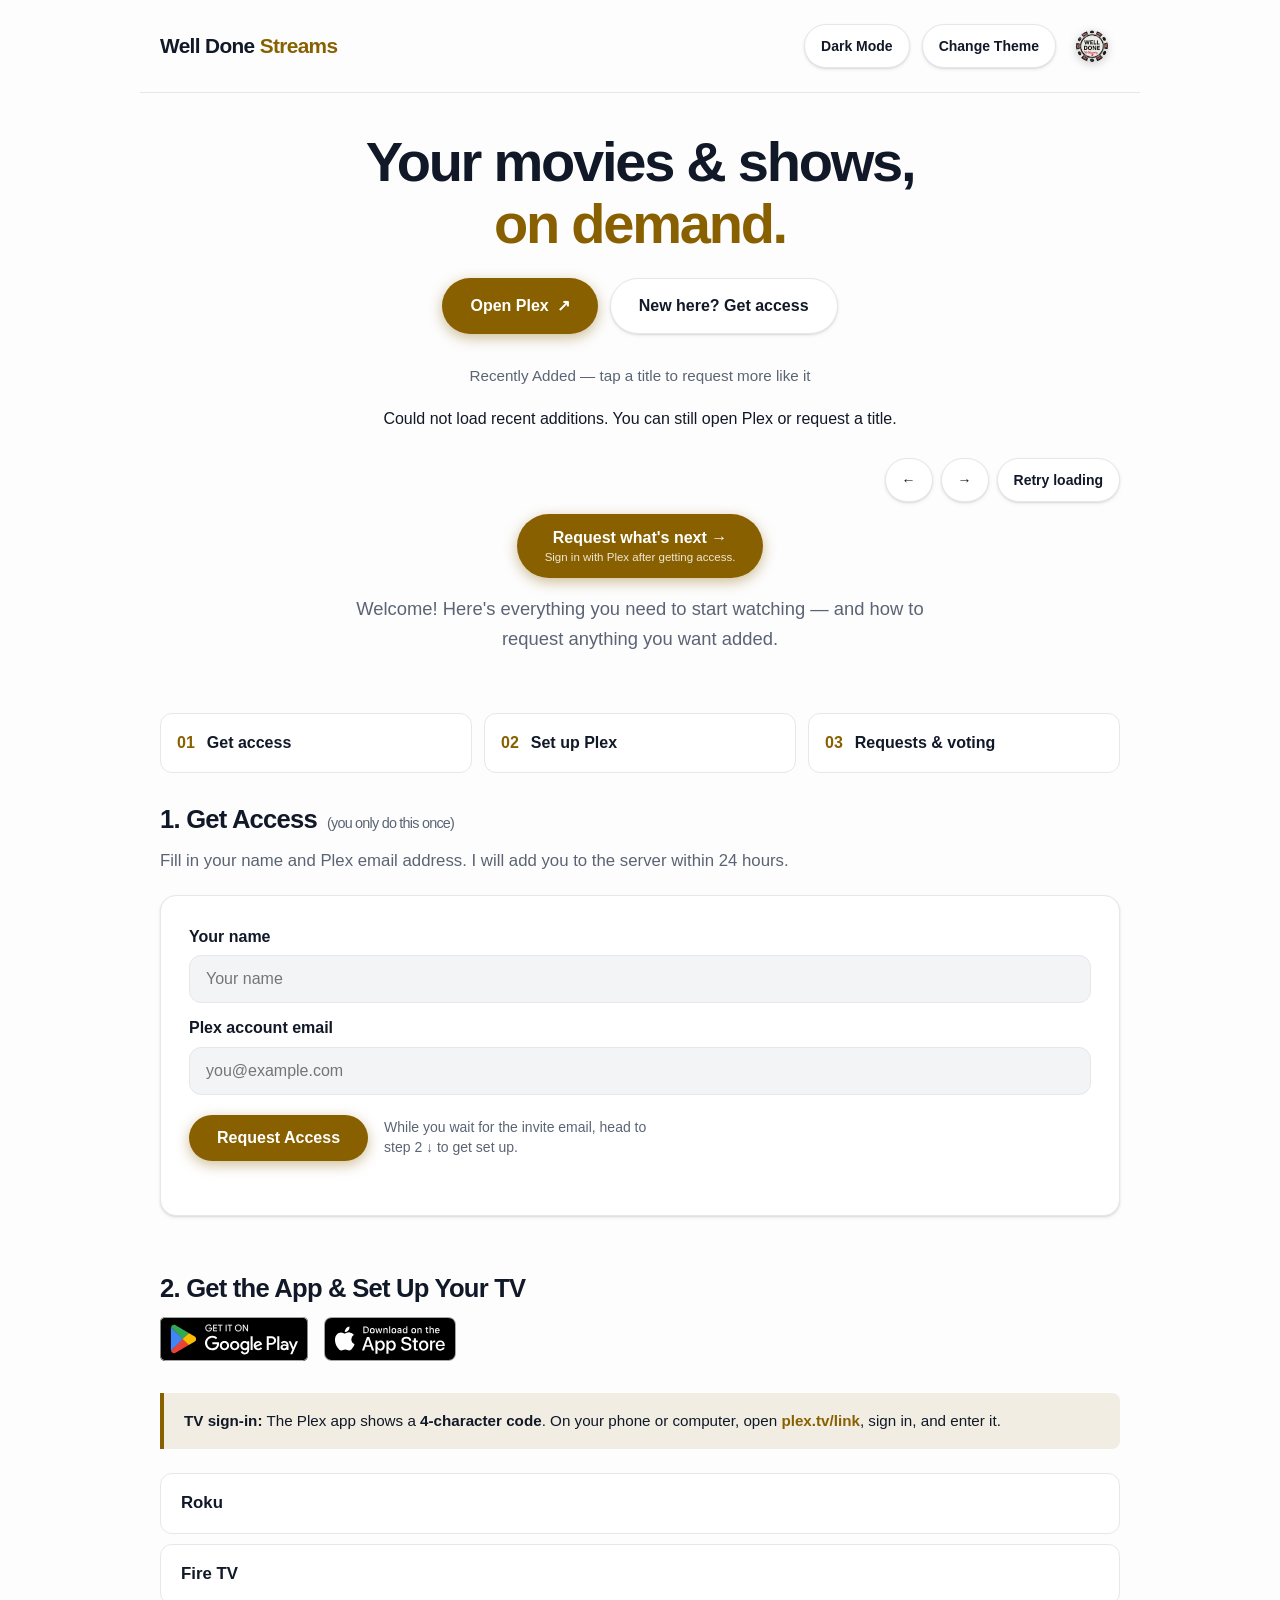
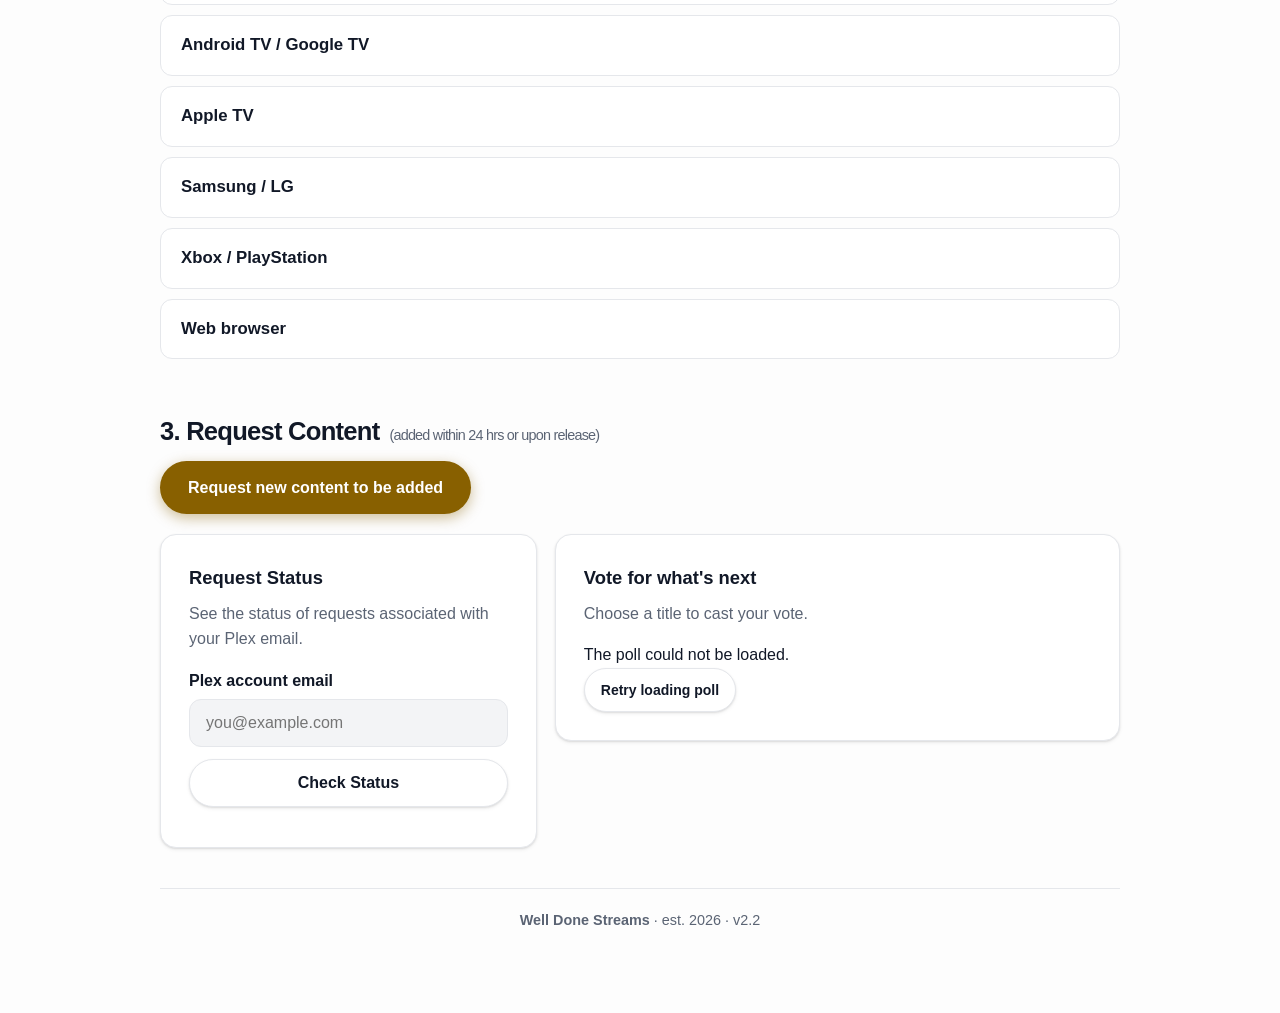
==== index.html @ 5d758ee2 "Improve landing navigation, accessibility and request resilience" ====
<!DOCTYPE html>
<html lang="en">
<head>
  <meta charset="UTF-8" />
  <meta name="viewport" content="width=device-width, initial-scale=1.0" />
  <title>Well Done Streams</title>
  <meta name="description" content="Get access to Well Done Streams, set up Plex on your device, request movies and shows, and check your requests." />
  <link rel="stylesheet" href="css/landing.css?v=20260905" />
  <style>
    :root {
      --radius: 16px;
      --shadow-sm: 0 2px 4px rgba(0,0,0,.05), 0 1px 2px rgba(0,0,0,.1);
      --shadow-md: 0 4px 12px rgba(0,0,0,.08), 0 2px 4px rgba(0,0,0,.05);
      --shadow-lg: 0 12px 24px rgba(0,0,0,.12), 0 4px 8px rgba(0,0,0,.08);
      --transition-fast: .15s ease-out;
      --transition-smooth: .3s cubic-bezier(.2,.8,.2,1);
    }

    [data-mode="light"] {
      --bg:#fdfdfd; --surface:#fff; --surface-2:#f3f4f6;
      --text:#111827; --text-dim:#6b7280; --border:#e5e7eb;
      --accent-text-on:#fff; --shadow-base:var(--shadow-sm); --shadow-hover:var(--shadow-md);
    }
    [data-mode="dark"] {
      --bg:#09090b; --surface:#18181b; --surface-2:#27272a;
      --text:#f8fafc; --text-dim:#94a3b8; --border:#334155;
      --accent-text-on:#fff; --shadow-base:0 4px 12px rgba(0,0,0,.4); --shadow-hover:0 8px 24px rgba(0,0,0,.6);
    }

    [data-palette="gold"] { --accent:#eab308; --accent-hover:#ca8a04; }
    [data-palette="emerald"] { --accent:#10b981; --accent-hover:#059669; }
    [data-palette="ocean"] { --accent:#3b82f6; --accent-hover:#2563eb; }
    [data-palette="purple"] { --accent:#8b5cf6; --accent-hover:#7c3aed; }
    [data-palette="crimson"] { --accent:#ef4444; --accent-hover:#dc2626; }
    [data-palette="rose"] { --accent:#f43f5e; --accent-hover:#e11d48; }
    [data-palette="teal"] { --accent:#14b8a6; --accent-hover:#0d9488; }
    [data-palette="slate"] { --accent:#64748b; --accent-hover:#475569; }

    * { box-sizing:border-box; margin:0; padding:0; }
    html { scroll-behavior:smooth; }
    body {
      font-family:-apple-system,BlinkMacSystemFont,"Segoe UI",Roboto,Helvetica,Arial,sans-serif;
      background:var(--bg); color:var(--text); line-height:1.6;
      transition:background var(--transition-smooth),color var(--transition-smooth);
    }
    a { color:var(--accent); text-decoration:none; font-weight:600; }
    a:hover { color:var(--accent-hover); text-decoration:underline; }

    .wrap { max-width:820px; margin:0 auto; padding:0 20px 80px; }
    .topbar { display:flex; align-items:center; justify-content:space-between; gap:10px; padding:24px 20px; max-width:820px; margin:0 auto; flex-wrap:wrap; }
    .brand { font-weight:800; font-size:1.3rem; letter-spacing:-.03em; }
    .brand span { color:var(--accent); }
    .controls { display:flex; gap:12px; align-items:center; }

    .pill,.btn {
      border-radius:999px; cursor:pointer; font-weight:700; border:none;
      display:inline-flex; align-items:center; justify-content:center; gap:8px;
      transition:all var(--transition-fast);
    }
    .pill { background:var(--surface); border:1px solid var(--border); color:var(--text); padding:8px 16px; font-size:.85rem; box-shadow:var(--shadow-sm); }
    .pill:hover { background:var(--surface-2); transform:translateY(-1px); box-shadow:var(--shadow-md); }
    .btn { background:var(--accent); color:var(--accent-text-on); font-size:1rem; padding:14px 28px; box-shadow:0 4px 14px color-mix(in srgb,var(--accent) 40%,transparent); }
    .btn:hover { background:var(--accent-hover); color:var(--accent-text-on); text-decoration:none; transform:translateY(-2px); }
    .btn.secondary { background:var(--surface); color:var(--text); border:1px solid var(--border); box-shadow:var(--shadow-base); }
    button:disabled { opacity:.6; cursor:not-allowed; transform:none!important; }

    .casino-link { display:inline-flex; align-items:center; justify-content:center; border:0; background:transparent; padding:0; margin-left:-4px; transition:transform .2s; }
    .casino-link:hover { transform:scale(1.08); text-decoration:none; }
    .casino-link img { width:104px; height:104px; border-radius:50%; object-fit:contain; filter:drop-shadow(0 2px 4px rgba(0,0,0,.2)); }

    .hero { text-align:center; padding:50px 0 24px; margin-bottom:18px; }
    .hero h1 { font-size:3rem; letter-spacing:-.04em; line-height:1.1; margin-bottom:16px; font-weight:800; }
    .hero h1 span { color:var(--accent); }
    .hero > p { font-size:1.15rem; color:var(--text-dim); max-width:600px; margin:16px auto 6px; }
    #stage1 { margin-top:0; }
    section { margin-top:56px; }
    h2 { font-size:1.6rem; font-weight:800; letter-spacing:-.03em; margin-bottom:12px; display:flex; align-items:baseline; gap:10px; }
    section > p { color:var(--text-dim); margin-bottom:20px; font-size:1.05rem; }

    .card,.widget-card { background:var(--surface); border:1px solid var(--border); border-radius:var(--radius); padding:28px; box-shadow:var(--shadow-base); transition:box-shadow var(--transition-smooth),transform var(--transition-smooth); }
    .card:hover,.widget-card:hover { box-shadow:var(--shadow-hover); transform:translateY(-2px); }
    .widget-card h3 { font-size:1.15rem; margin-bottom:8px; }
    .widget-row { display:flex; gap:18px; align-items:flex-start; flex-wrap:wrap; }

    input[type=text],input[type=email] { width:100%; padding:14px 16px; border-radius:12px; border:1px solid var(--border); background:var(--surface-2); color:var(--text); font-size:1rem; font-family:inherit; margin-bottom:12px; }
    input:focus { outline:none; border-color:var(--accent); background:var(--surface); box-shadow:0 0 0 3px color-mix(in srgb,var(--accent) 20%,transparent); }
    .form-msg { font-size:.95rem; margin-top:8px; min-height:1.2em; font-weight:500; }
    .form-msg.ok { color:#10b981; }
    .form-msg.err { color:#ef4444; }
    .s1-actions { display:flex; align-items:center; gap:16px; flex-wrap:wrap; margin-top:8px; }
    .s1-hint { font-size:.85rem; color:var(--text-dim); max-width:280px; line-height:1.4; }

    .theme-pop { position:fixed; inset:0; background:rgba(0,0,0,.6); backdrop-filter:blur(4px); display:none; align-items:center; justify-content:center; z-index:50; padding:20px; }
    .theme-pop.open { display:flex; }
    .theme-panel { background:var(--surface); border:1px solid var(--border); border-radius:24px; box-shadow:var(--shadow-lg); padding:32px; max-width:400px; width:100%; }
    .theme-panel h3 { font-size:1.3rem; margin-bottom:6px; }
    .theme-panel p { color:var(--text-dim); margin-bottom:24px; }
    .swatches { display:grid; grid-template-columns:repeat(4,1fr); gap:16px; }
    .swatch { width:100%; aspect-ratio:1; border-radius:50%; cursor:pointer; border:3px solid transparent; display:grid; place-items:center; transition:all var(--transition-fast); }
    .swatch:hover { transform:scale(1.15); }
    .swatch.active { border-color:var(--text); transform:scale(1.1); }
    .swatch.active::after { content:"✓"; color:#fff; font-weight:800; font-size:1.2rem; text-shadow:0 1px 2px rgba(0,0,0,.4); }
    .swatch-label { text-align:center; font-size:.75rem; color:var(--text-dim); margin-top:8px; }
    .swatch-wrap { display:flex; flex-direction:column; align-items:center; }
    .theme-close { margin-top:28px; width:100%; background:var(--surface-2); color:var(--text); border:1px solid var(--border); border-radius:999px; padding:14px; font-weight:700; cursor:pointer; }

    .scroll-label { font-size:.95rem; color:var(--text-dim); margin-bottom:8px; font-weight:500; }
    .recent-scroll-container { overflow-x:auto; overflow-y:hidden; -webkit-overflow-scrolling:touch; overscroll-behavior-x:contain; scrollbar-width:none; margin:8px 0 16px; cursor:grab; -webkit-mask-image:linear-gradient(to right,transparent,#000 5%,#000 95%,transparent); mask-image:linear-gradient(to right,transparent,#000 5%,#000 95%,transparent); }
    .recent-scroll-container::-webkit-scrollbar { display:none; }
    .recent-scroll-track { display:inline-flex; align-items:flex-start; gap:4px; padding:10px 0; }
    .scroll-item { display:inline-flex; flex-direction:column; align-items:center; gap:8px; padding:0 8px; color:var(--text); font-weight:600; font-size:.85rem; width:130px; text-align:center; text-decoration:none; }
    .scroll-item span { display:block; max-width:120px; line-height:1.2; }
    .scroll-poster,.scroll-poster-fallback { width:114px; height:171px; border-radius:10px; flex-shrink:0; border:2px solid transparent; }
    .scroll-poster { object-fit:cover; background:var(--border); transition:all .2s; box-shadow:var(--shadow-md); }
    .scroll-poster-fallback { background:var(--surface-2); display:inline-flex; align-items:center; justify-content:center; color:var(--text-dim); font-size:2.5rem; }
    .scroll-item:hover .scroll-poster { transform:scale(1.08) translateY(-4px); border-color:var(--accent); }
    .request-next-row { display:flex; gap:12px; justify-content:center; flex-wrap:wrap; margin:12px 0 8px; }

    .platform-grid { display:grid; grid-template-columns:1fr; gap:10px; margin:1.5rem 0; }
    .tv-guide { background:var(--surface); border:1px solid var(--border); border-radius:12px; overflow:hidden; }
    .tv-guide summary { display:flex; align-items:center; gap:.75rem; cursor:pointer; padding:1rem 1.25rem; font-weight:600; font-size:1.05rem; }
    .tv-guide p { padding:0 1.25rem 1.25rem; color:var(--text-dim); font-size:.95rem; }
    .callout { background:color-mix(in srgb,var(--accent) 10%,transparent); border-left:4px solid var(--accent); padding:1rem 1.25rem; border-radius:0 8px 8px 0; margin:1.5rem 0; font-size:.95rem; }
    .app-badges { display:flex; gap:16px; margin-bottom:24px; flex-wrap:wrap; }
    .app-badges img { height:44px; width:auto; }

    .poll-grid { display:grid; gap:16px; margin-top:16px; grid-template-columns:repeat(auto-fit,minmax(140px,1fr)); }
    .poll-choice { position:relative; border-radius:12px; overflow:hidden; cursor:pointer; aspect-ratio:2/3; background:var(--surface-2); border:2px solid transparent; box-shadow:var(--shadow-base); }
    .poll-choice img,.poll-choice .noimg { width:100%; height:100%; object-fit:cover; display:flex; align-items:center; justify-content:center; font-size:2.5rem; }
    .poll-choice.locked { cursor:default; }
    .poll-choice:not(.locked):hover { transform:translateY(-4px); border-color:var(--accent); }
    .p-title { position:absolute; inset:0 0 auto; padding:10px; z-index:3; color:#fff; font-size:.85rem; font-weight:700; text-shadow:0 1px 4px #000; background:linear-gradient(to bottom,rgba(0,0,0,.8),transparent); }
    .poll-bar { position:absolute; inset:auto 0 0; height:0; z-index:2; background:linear-gradient(to top,color-mix(in srgb,var(--accent) 90%,transparent),color-mix(in srgb,var(--accent) 40%,transparent)); transition:height 1s ease; }
    .p-pct { position:absolute; left:0; right:0; bottom:12px; z-index:3; text-align:center; font-weight:800; font-size:1.4rem; color:#fff; text-shadow:0 2px 6px #000; opacity:0; }
    .p-chose { position:absolute; left:0; right:0; bottom:0; z-index:4; text-align:center; font-size:.75rem; font-weight:800; color:#fff; background:var(--accent); padding:6px 4px; }
    .poll-results .poll-choice { opacity:.7; }
    .poll-results .poll-choice.mine { opacity:1; border-color:var(--accent); }
    .poll-results .p-pct { opacity:1; }
    .poll-results .mine .p-pct { bottom:30px; }

    footer { margin-top:40px; padding-top:20px; border-top:1px solid var(--border); }

    @media (max-width:700px) {
      .hero { padding-top:32px; margin-bottom:10px; }
      .hero h1 { font-size:2.35rem; }
      .casino-link img { width:84px; height:84px; }
      .topbar { padding-top:16px; }
      .card,.widget-card { padding:22px; }
    }
  </style>
</head>
<body data-mode="light" data-palette="gold">
  <a class="skip-link" href="#main">Skip to content</a>
  <header class="topbar">
    <div class="brand">Well Done <span>Streams</span></div>
    <div class="controls">
      <button class="pill" id="modeBtn">Dark Mode</button>
      <button class="pill" id="themeBtn" aria-haspopup="dialog">Change Theme</button>
      <a href="/casino.html" title="Casino" class="casino-link"><img src="pokerchipnew.svg" alt="Casino" onerror="this.outerHTML='<span style=\'font-size:44px\'>🪙</span>'"></a>
    </div>
  </header>

  <dialog class="theme-pop" id="themePop" aria-labelledby="theme-title">
    <div class="theme-panel">
      <h3 id="theme-title">Pick a Theme</h3>
      <p>Choose a color. It works in light and dark mode.</p>
      <div class="swatches" id="swatches"></div>
      <button class="theme-close" id="themeClose">Done</button>
    </div>
  </dialog>

  <main class="wrap" id="main" tabindex="-1">
    <div class="hero">
      <h1>Your movies &amp; shows,<br><span>on demand.</span></h1>
      <div class="hero-actions"><a class="btn" href="https://app.plex.tv" target="_blank" rel="noopener">Open Plex <span aria-hidden="true">↗</span></a><a class="btn secondary" href="#stage1">New here? Get access</a></div>
      <div class="scroll-label">Recently Added &mdash; tap a title to request more like it</div>
      <div class="recent-scroll-container" tabindex="0" role="region" aria-label="Recently added titles"><div class="recent-scroll-track" id="recent-scroll-track"><span class="scroll-item">Loading recent additions&hellip;</span></div></div>
      <div class="shelf-controls"><button class="pill" type="button" id="recent-prev" aria-label="Previous recent titles">←</button><button class="pill" type="button" id="recent-next" aria-label="Next recent titles">→</button><button class="pill" type="button" id="recent-retry" hidden>Retry loading</button></div>
      <div class="request-next-row"><a class="btn" href="https://requests.welldonestreams.com" target="_blank" rel="noopener" style="flex-direction:column;gap:2px;line-height:1.25"><span>Request what's next &rarr;</span><small style="font-weight:500;font-size:.72rem;opacity:.85">Sign in with Plex after getting access.</small></a></div>
      <p>Welcome! Here's everything you need to start watching &mdash; and how to request anything you want added.</p>
    </div>
    <nav class="setup-nav" aria-label="Setup shortcuts"><a href="#stage1">01 <span>Get access</span></a><a href="#stage2">02 <span>Set up Plex</span></a><a href="#stage3">03 <span>Requests &amp; voting</span></a></nav>
    <p id="preview-notice" class="callout" hidden>Preview only. Sample posters and votes are shown; no requests or votes will be sent.</p>
    <noscript><p class="callout">Enable JavaScript to request access and check requests. The Plex and device setup links still work.</p></noscript>

    <section id="stage1">
      <h2>1. Get Access <small style="font-weight:500;color:var(--text-dim);font-size:.9rem">(you only do this once)</small></h2>
      <p>Fill in your name and Plex email address. I will add you to the server within 24 hours.</p>
      <div class="card"><form id="accessForm"><label for="name">Your name</label><input type="text" id="name" name="name" autocomplete="name" maxlength="100" placeholder="Your name" required><label for="email">Plex account email</label><input type="email" id="email" name="email" autocomplete="email" maxlength="254" placeholder="you@example.com" required><div class="s1-actions"><button class="btn" type="submit">Request Access</button><span class="s1-hint">While you wait for the invite email, head to step 2 &darr; to get set up.</span></div><div class="form-msg" id="formMsg" role="status" aria-live="polite"></div></form></div>
    </section>

    <section id="stage2">
      <h2>2. Get the App &amp; Set Up Your TV</h2>
      <div class="app-badges"><a href="https://play.google.com/store/apps/details?id=com.plexapp.android" target="_blank" rel="noopener"><img src="GetItOnGooglePlay_Badge_Web_color_English.svg" alt="Get it on Google Play" onerror="this.style.display='none'"></a><a href="https://apps.apple.com/app/id383457673" target="_blank" rel="noopener"><img src="Download_on_the_App_Store_Badge_US-UK_RGB_blk_092917.svg" alt="Download on the App Store" onerror="this.style.display='none'"></a></div>
      <div class="callout"><strong>TV sign-in:</strong> The Plex app shows a <strong>4-character code</strong>. On your phone or computer, open <a href="https://plex.tv/link" target="_blank" rel="noopener">plex.tv/link</a>, sign in, and enter it.</div>
      <div class="platform-grid">
        <details class="tv-guide"><summary>Roku</summary><p>Home &rarr; Streaming Channels &rarr; Search &rarr; Plex &rarr; Add Channel. Launch and enter the code at plex.tv/link.</p></details>
        <details class="tv-guide"><summary>Fire TV</summary><p>Find &rarr; Search &rarr; Plex &rarr; Download. Launch and enter the code at plex.tv/link.</p></details>
        <details class="tv-guide"><summary>Android TV / Google TV</summary><p>Install Plex from Google Play, then scan the QR code or enter the link code.</p></details>
        <details class="tv-guide"><summary>Apple TV</summary><p>Install Plex from the App Store, launch it, and enter the displayed link code.</p></details>
        <details class="tv-guide"><summary>Samsung / LG</summary><p>Install Plex from the TV's app store. Older sets may need a streaming stick.</p></details>
        <details class="tv-guide"><summary>Xbox / PlayStation</summary><p>Install Plex from the console store, launch it, and enter the displayed link code.</p></details>
        <details class="tv-guide"><summary>Web browser</summary><p>Open <a href="https://app.plex.tv" target="_blank" rel="noopener">app.plex.tv</a> and sign in.</p></details>
      </div>
    </section>

    <section id="stage3">
      <h2>3. Request Content <small style="font-weight:500;color:var(--text-dim);font-size:.9rem">(added within 24 hrs or upon release)</small></h2>
      <p><a class="btn" href="https://requests.welldonestreams.com" target="_blank" rel="noopener">Request new content to be added</a></p>
      <div class="widget-row">
        <div class="widget-card status-card"><h3>Request Status</h3><p>See the status of requests associated with your Plex email.</p><form id="status-form"><label for="status-email">Plex account email</label><input type="email" id="status-email" autocomplete="email" maxlength="254" placeholder="you@example.com" required><button class="btn secondary" id="status-lookup" type="submit">Check Status</button></form><div id="status-result" role="status" aria-live="polite"></div></div>
        <div class="widget-card poll-card"><h3>Vote for what's next</h3><p>Choose a title to cast your vote.</p><div id="poll-options"></div><div id="poll-message" role="status" aria-live="polite"></div><button class="pill" type="button" id="poll-retry" hidden>Retry loading poll</button></div>
      </div>
    </section>

    <footer><p style="text-align:center;color:var(--text-dim);font-size:.9rem;font-weight:500"><a href="/admin.html" style="color:inherit" title="Admin">Well Done Streams</a> &middot; est. 2026 &middot; v2.2</p></footer>
  </main>

<script>
  const IS_PREVIEW = ['localhost','127.0.0.1','[::1]'].includes(location.hostname) || new URLSearchParams(location.search).get('preview') === '1';
  const API = '/api';
  const MOCK_RECENT = [
    {title:'Dune: Part Two',poster:'https://image.tmdb.org/t/p/w200/1pdfLvkbY9ohJlCjQH2TDpiB8.jpg'},
    {title:'Civil War',poster:'https://image.tmdb.org/t/p/w200/sh7Rg8Er3tFcN9BpKIPOMvALgZd.jpg'},
    {title:'Fallout',poster:'https://image.tmdb.org/t/p/w200/8c5VdOaT9q9fE0gG9f1Wb4gCqGv.jpg'},
    {title:'Shogun',poster:'https://image.tmdb.org/t/p/w200/7O4iVfOMQmdCSxhOg1WNzG1AEVT.jpg'},
    {title:'Godzilla x Kong',poster:'https://image.tmdb.org/t/p/w200/tMefBSflR6PGQLvLuPEHZnutpAm.jpg'},
    {title:'The Bear',poster:'https://image.tmdb.org/t/p/w200/bOruQ9xH3n9eJd9pIubK1qX42s8.jpg'}
  ];
  const MOCK_POLL = {version:'2',options:[{name:'Deadpool & Wolverine',poster:'https://image.tmdb.org/t/p/w200/8cdWjvZQUExUUTzyp4t6EDMubfO.jpg'},{name:'Inside Out 2',poster:'https://image.tmdb.org/t/p/w200/vpnVM9B6NMmQpWeZvzRxMgG32f.jpg'},{name:'A Quiet Place: Day One',poster:'https://image.tmdb.org/t/p/w200/yrpPYKijwdMvUTJeqxLqmHQ14K.jpg'}],counts:{'Deadpool & Wolverine':58,'Inside Out 2':41,'A Quiet Place: Day One':22}};
  const escapeHtml = value => String(value).replace(/[&<>"']/g,c=>({'&':'&amp;','<':'&lt;','>':'&gt;','"':'&quot;',"'":'&#39;'}[c]));

  // Bound reads and writes; never retry a POST automatically (it may have succeeded).
  async function requestJSON(path, options = {}) {
    const controller = new AbortController();
    const timer = setTimeout(() => controller.abort(), 12000);
    try {
      const response = await fetch(API + path, {...options, signal:controller.signal, cache:'no-store'});
      const type = response.headers.get('content-type') || '';
      // Existing Worker writes return plain text; JSON reads must reject Pages HTML fallbacks.
      if (options.method === 'POST' && response.ok && type.includes('text/plain')) return {message:await response.text()};
      if (!type.includes('application/json')) throw new Error('The service is temporarily unavailable. Please try again.');
      const data = await response.json();
      if (!response.ok) throw new Error(typeof data.error === 'string' ? data.error : 'The request could not be completed. Please try again.');
      return data;
    } catch (error) {
      if (error.name === 'AbortError') throw new Error('This is taking too long. Please check the result before trying again.');
      throw error;
    } finally { clearTimeout(timer); }
  }
  function safePoster(value) {
    try { const url = new URL(value); return url.protocol === 'https:' ? url.href : ''; } catch { return ''; }
  }
  document.getElementById('preview-notice').hidden = !IS_PREVIEW;

  const palettes=[['gold','Gold','#eab308'],['emerald','Emerald','#10b981'],['ocean','Ocean','#3b82f6'],['purple','Purple','#8b5cf6'],['crimson','Crimson','#ef4444'],['rose','Rose','#f43f5e'],['teal','Teal','#14b8a6'],['slate','Slate','#64748b']];
  const body=document.body,modeBtn=document.getElementById('modeBtn'),themePop=document.getElementById('themePop'),swatches=document.getElementById('swatches');
  const saveState=()=>{try{localStorage.setItem('wds-mode',body.dataset.mode);localStorage.setItem('wds-palette',body.dataset.palette)}catch{}};
  function setMode(mode){body.dataset.mode=mode==='dark'?'dark':'light';modeBtn.textContent=body.dataset.mode==='dark'?'Light Mode':'Dark Mode';modeBtn.setAttribute('aria-pressed',String(body.dataset.mode==='dark'));saveState()}
  function setPalette(palette){body.dataset.palette=palettes.some(p=>p[0]===palette)?palette:'gold';document.querySelectorAll('.swatch').forEach(s=>{const selected=s.dataset.pal===body.dataset.palette;s.classList.toggle('active',selected);s.setAttribute('aria-pressed',String(selected))});saveState()}
  palettes.forEach(([id,name,color])=>{const wrap=document.createElement('div');wrap.className='swatch-wrap';const sw=document.createElement('div');sw.className='swatch';sw.style.background=color;sw.dataset.pal=id;sw.tabIndex=0;sw.setAttribute('role','button');sw.setAttribute('aria-label',name+' theme');const choose=()=>setPalette(id);sw.addEventListener('click',choose);sw.addEventListener('keydown',e=>{if(e.key==='Enter'||e.key===' '){e.preventDefault();choose()}});const label=document.createElement('div');label.className='swatch-label';label.textContent=name;wrap.append(sw,label);swatches.append(wrap)});
  let savedMode='light',savedPalette='gold';try{savedMode=localStorage.getItem('wds-mode')||(matchMedia('(prefers-color-scheme:dark)').matches?'dark':'light');savedPalette=localStorage.getItem('wds-palette')||'gold'}catch{}
  setMode(savedMode);setPalette(savedPalette);
  modeBtn.addEventListener('click',()=>setMode(body.dataset.mode==='dark'?'light':'dark'));
  document.getElementById('themeBtn').addEventListener('click',()=>themePop.showModal());
  document.getElementById('themeClose').addEventListener('click',()=>themePop.close());
  themePop.addEventListener('click',e=>{if(e.target===themePop)themePop.close()});
  themePop.addEventListener('close',()=>document.getElementById('themeBtn').focus());

  document.getElementById('accessForm').addEventListener('submit',async e=>{
    e.preventDefault();const form=e.currentTarget,msg=document.getElementById('formMsg'),btn=form.querySelector('button[type=submit]');const name=document.getElementById('name').value.trim(),email=document.getElementById('email').value.trim();
    if(btn.disabled)return;
    if(!name||!email){msg.className='form-msg err';msg.textContent='Please fill in both fields.';return}
    btn.disabled=true;btn.textContent='Sending...';msg.textContent='';
    try{if(IS_PREVIEW){msg.className='form-msg';msg.textContent='Preview only — no request was sent.';return}const result=await requestJSON('/submit',{method:'POST',headers:{'Content-Type':'application/json'},body:JSON.stringify({name,email})});msg.className='form-msg ok';msg.textContent='Got it! '+(result.message||'Look for your Plex invite email within 24 hours.');form.reset()}
    catch(err){msg.className='form-msg err';msg.textContent=err.message+' Your details are still here.'}
    finally{btn.disabled=false;btn.textContent='Request Access'}
  });

  // A user-controlled shelf: no perpetual timer, duplicate links, or motion to fight.
  const shelf=document.querySelector('.recent-scroll-container');
  for(const [id,direction] of [['recent-prev',-1],['recent-next',1]]) {
    document.getElementById(id).addEventListener('click',()=>shelf.scrollBy({left:direction*shelf.clientWidth*.8,behavior:matchMedia('(prefers-reduced-motion:reduce)').matches?'auto':'smooth'}));
  }
  let recentLoading=false;
  async function initRecentScroll(){
    if(recentLoading)return;
    recentLoading=true;
    const track=document.getElementById('recent-scroll-track'),retry=document.getElementById('recent-retry');
    retry.hidden=true;track.textContent='Loading recent additions…';
    try {
      const items=IS_PREVIEW?MOCK_RECENT:await requestJSON('/recent');
      if(!Array.isArray(items))throw new Error('Recent additions are temporarily unavailable.');
      const valid=items.filter(item=>item&&typeof item.title==='string');
      if(!valid.length){track.textContent='Nothing new right now — check back soon.';return}
      track.innerHTML=valid.map(item=>{
        const url=safePoster(item.poster);
        const poster=url?`<img class="scroll-poster" src="${escapeHtml(url)}" alt="" width="114" height="171" loading="lazy" decoding="async" onerror="this.style.display='none';this.nextElementSibling.style.display='inline-flex'"><span class="scroll-poster-fallback" style="display:none">🎬</span>`:'<span class="scroll-poster-fallback">🎬</span>';
        return `<a class="scroll-item" href="https://requests.welldonestreams.com/search?query=${encodeURIComponent(item.title)}" target="_blank" rel="noopener">${poster}<span>${escapeHtml(item.title)}</span></a>`;
      }).join('');
    } catch {track.textContent='Could not load recent additions. You can still open Plex or request a title.';retry.hidden=false}
    finally{recentLoading=false}
  }
  document.getElementById('recent-retry').addEventListener('click',initRecentScroll);

  let voted=false,myPick=null;
  const readVote=v=>{try{const prefix='pollvote_v'+v+'=';const cookie=document.cookie.split(';').map(x=>x.trim()).find(x=>x.startsWith(prefix));return cookie?decodeURIComponent(cookie.slice(prefix.length)):null}catch{return null}};
  let pollLoading=false,votePending=false;
  async function loadPoll(){
    if(pollLoading)return;
    pollLoading=true;
    const container=document.getElementById('poll-options'),msg=document.getElementById('poll-message'),retry=document.getElementById('poll-retry');
    retry.hidden=true;
    try {
      const data=IS_PREVIEW?MOCK_POLL:await requestJSON('/poll');
      if(!data||!Array.isArray(data.options))throw new Error('Poll unavailable.');
      const options=data.options.filter(opt=>typeof opt==='string'||(opt&&typeof opt.name==='string'));
      if(!options.length){container.textContent='No poll active right now.';return}
      const version=data.version||'0',counts=data.counts||{};
      const count=name=>Math.max(0,Number(counts[name])||0);
      const total=options.reduce((sum,opt)=>sum+count(typeof opt==='string'?opt:opt.name),0);
      myPick=readVote(version);voted=!!myPick;
      container.className='poll-grid'+(voted?' poll-results':'');
      container.innerHTML=options.map(opt=>{
        const name=typeof opt==='string'?opt:opt.name,poster=safePoster(opt.poster),pct=total?Math.round(count(name)/total*100):0,mine=myPick===name;
        return `<button type="button" class="poll-choice${mine?' mine':''}${voted?' locked':''}" data-option="${escapeHtml(name)}" data-pct="${pct}" aria-label="${escapeHtml(voted?name+': '+pct+'%'+(mine?', your vote':''):'Vote for '+name)}" ${voted?'disabled':''}><span class="p-title">${escapeHtml(name)}</span>${poster?`<img src="${escapeHtml(poster)}" alt="" loading="lazy" onerror="this.style.display='none'">`:'<span class="noimg" aria-hidden="true">🎬</span>'}<span class="poll-bar"></span><span class="p-pct">${pct}%</span>${mine?'<span class="p-chose">✓ You chose</span>':''}</button>`;
      }).join('');
      if(voted){requestAnimationFrame(()=>requestAnimationFrame(()=>container.querySelectorAll('.poll-choice').forEach(el=>el.querySelector('.poll-bar').style.height=el.dataset.pct+'%')));return}
      container.querySelectorAll('.poll-choice').forEach(el=>el.addEventListener('click',async()=>{
        if(votePending)return;
        if(IS_PREVIEW){msg.textContent='Preview only — no vote was sent.';return}
        votePending=true;container.querySelectorAll('button').forEach(b=>b.disabled=true);msg.textContent='Saving your vote…';
        try{await requestJSON('/vote',{method:'POST',headers:{'Content-Type':'application/json'},body:JSON.stringify({option:el.dataset.option})});msg.className='form-msg ok';msg.textContent='Thanks for voting!';await loadPoll()}
        catch(err){msg.className='form-msg err';msg.textContent=err.message;retry.hidden=false}
        finally{votePending=false;/* On an uncertain write, reload before enabling another vote. */}
      }));
    }catch{container.textContent='The poll could not be loaded.';retry.hidden=false}
    finally{pollLoading=false}
  }
  document.getElementById('poll-retry').addEventListener('click',loadPoll);

  document.getElementById('status-form').addEventListener('submit',async e=>{
    e.preventDefault();const button=document.getElementById('status-lookup'),email=document.getElementById('status-email').value.trim(),result=document.getElementById('status-result');
    if(button.disabled)return;
    button.disabled=true;button.textContent='Checking…';result.textContent='Checking…';
    try{if(IS_PREVIEW){result.textContent='Preview only — request lookup is available on the live site.';return}const data=await requestJSON('/request-status?email='+encodeURIComponent(email));if(!Array.isArray(data.requests))throw new Error('Request status is temporarily unavailable.');result.innerHTML=data.requests.length?data.requests.map(r=>`<div>${escapeHtml(r.title)} — <strong>${escapeHtml(r.status)}</strong></div>`).join(''):'No requests found for that email.'}
    catch(err){result.textContent=err.message}
    finally{button.disabled=false;button.textContent='Check Status'}
  });

  initRecentScroll();loadPoll();
</script>
</body>
</html>
---- css/landing.css ----
/* Landing-page refinements only: do not change the separate casino design. */
body[data-mode] { --text-dim:#5b6474; }
body[data-mode="dark"] { --text-dim:#a9b3c4; color-scheme:dark; }
body[data-mode="light"] { color-scheme:light; }
body[data-mode="light"][data-palette="gold"] { --accent:#886000; --accent-hover:#694a00; }
body[data-mode="light"][data-palette="emerald"] { --accent:#047857; --accent-hover:#065f46; }
body[data-mode="light"][data-palette="ocean"] { --accent:#1d4ed8; --accent-hover:#1e40af; }
body[data-mode="light"][data-palette="purple"] { --accent:#6d28d9; --accent-hover:#5b21b6; }
body[data-mode="light"][data-palette="crimson"] { --accent:#b91c1c; --accent-hover:#991b1b; }
body[data-mode="light"][data-palette="rose"] { --accent:#be123c; --accent-hover:#9f1239; }
body[data-mode="light"][data-palette="teal"] { --accent:#0f766e; --accent-hover:#115e59; }
body[data-mode="light"][data-palette="slate"] { --accent:#475569; --accent-hover:#334155; }
body[data-mode="dark"] { --accent-text-on:#101216; }
body[data-mode="dark"][data-palette="purple"] { --accent:#b69aff; --accent-hover:#c9b4ff; }
body[data-mode="dark"][data-palette="slate"] { --accent:#b2c0d1; --accent-hover:#cbd5e1; }
body[data-mode="dark"][data-palette="ocean"] { --accent:#80b5ff; --accent-hover:#a0c7ff; }
body[data-mode="dark"][data-palette="crimson"] { --accent:#ff8b8b; --accent-hover:#ffaaaa; }
body[data-mode="dark"][data-palette="rose"] { --accent:#ff8da8; --accent-hover:#ffadc0; }
[hidden] { display:none !important; }
.skip-link { position:fixed; top:8px; left:12px; transform:translateY(-150%); z-index:100; background:var(--surface); padding:12px 20px; border:2px solid var(--accent); border-radius:8px; }
.skip-link:focus { transform:none; }
:focus-visible { outline:3px solid var(--accent); outline-offset:4px; }
body .wrap, body .topbar { max-width:1000px; }
body .topbar { border-bottom:1px solid var(--border); padding-block:18px; }
body .casino-link img { width:56px; height:56px; }
body .hero { padding-top:38px; }
body .hero h1 { font-size:clamp(2rem,6vw,3.5rem); }
.hero-actions { display:flex; flex-wrap:wrap; justify-content:center; gap:12px; margin:24px 0 30px; }
.setup-nav { display:grid; grid-template-columns:repeat(3,minmax(0,1fr)); gap:12px; margin:30px 0; }
.setup-nav a { display:flex; gap:12px; align-items:center; padding:16px; border:1px solid var(--border); border-radius:12px; background:var(--surface); font-variant-numeric:tabular-nums; }
.setup-nav span { color:var(--text); }
body section { scroll-margin-top:24px; }
body h2 { flex-wrap:wrap; line-height:1.3; }
body .card:hover, body .widget-card:hover { transform:none; }
label { display:block; font-weight:600; margin:0 0 6px; }
body .pill,body summary,body .theme-close { min-height:44px; }
body .pill { font-size:.875rem; }
body .swatch-label,body .s1-hint { font-size:.875rem; }
body .form-msg.ok { color:#047857; }
body .form-msg.err { color:#b91c1c; }
body[data-mode="dark"] .form-msg.ok { color:#6ee7b7; }
body[data-mode="dark"] .form-msg.err { color:#fda4af; }
body .widget-row { display:grid; grid-template-columns:minmax(0,1fr) minmax(0,1.5fr); align-items:start; }
.widget-card { min-width:0; }
.widget-card > p { color:var(--text-dim); margin-bottom:16px; }
.status-card button { width:100%; }
#status-result { margin-top:12px; overflow-wrap:anywhere; }
body .poll-choice { font:inherit; color:var(--text); text-align:left; padding:0; width:100%; }
body .poll-choice:disabled { opacity:1; }
body .poll-choice .p-chose { color:var(--accent-text-on); }
body .p-title { background:linear-gradient(#000e,#0009); }
body .recent-scroll-container { scrollbar-width:thin; scroll-snap-type:x proximity; }
body .recent-scroll-container::-webkit-scrollbar { display:block; height:6px; }
.scroll-item { scroll-snap-align:start; }
.shelf-controls { display:flex; justify-content:flex-end; gap:8px; }
body dialog.theme-pop { inset:0; margin:auto; width:min(440px,calc(100% - 32px)); height:fit-content; max-height:90dvh; padding:0; border:0; border-radius:24px; background:var(--surface); color:var(--text); overflow:auto; }
body dialog.theme-pop[open] { display:block; }
dialog::backdrop { background:#0009; backdrop-filter:blur(4px); }
body .theme-panel { max-width:none; }
@media(max-width:700px) {
  body .widget-row { grid-template-columns:minmax(0,1fr); }
  .setup-nav { grid-template-columns:1fr; gap:8px; }
  body .topbar { gap:16px; }
  body .controls { gap:8px; flex-wrap:wrap; }
  body .card,body .widget-card { padding:20px; }
  body .wrap { padding-inline:16px; }
  body .hero-actions .btn { flex:1 1 220px; }
  body .btn { max-width:100%; white-space:normal; }
}
@media(prefers-reduced-motion:reduce) {
  html { scroll-behavior:auto !important; }
  *,*::before,*::after { animation:none !important; transition:none !important; scroll-behavior:auto !important; }
}
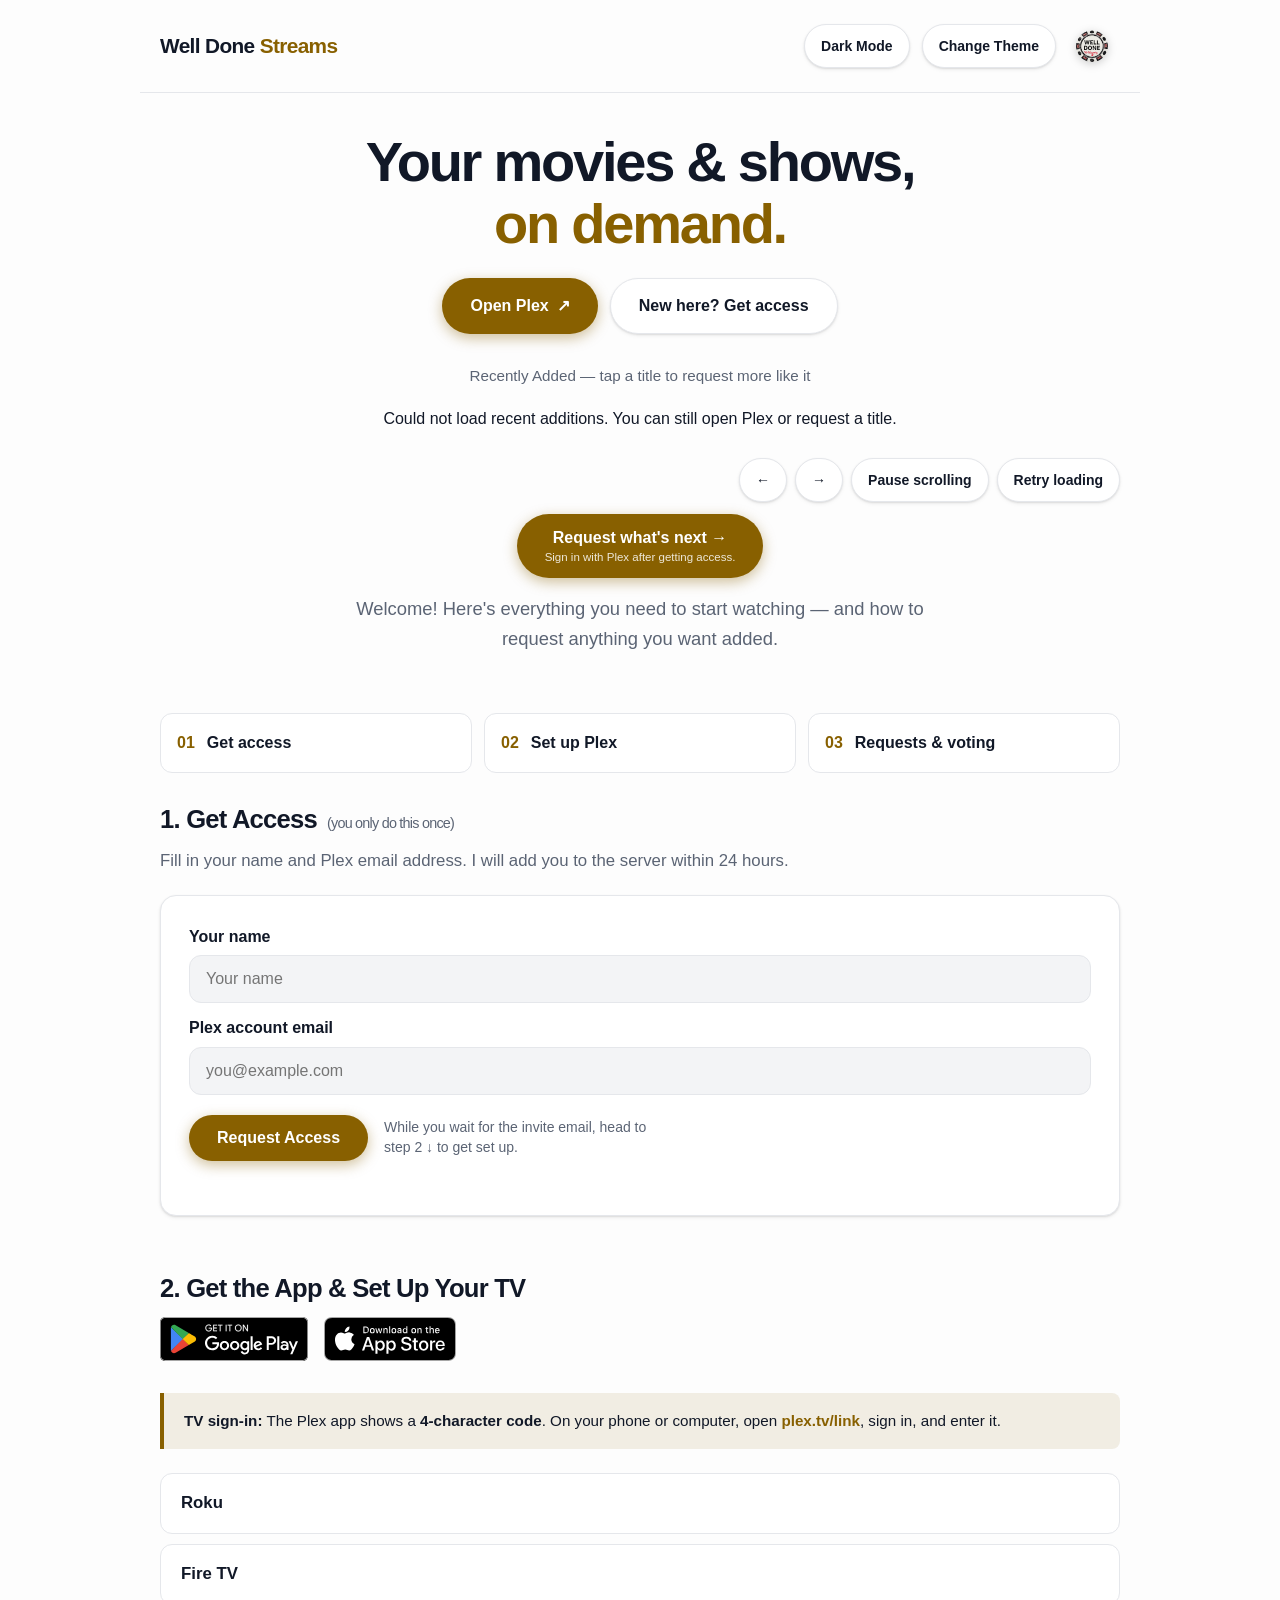
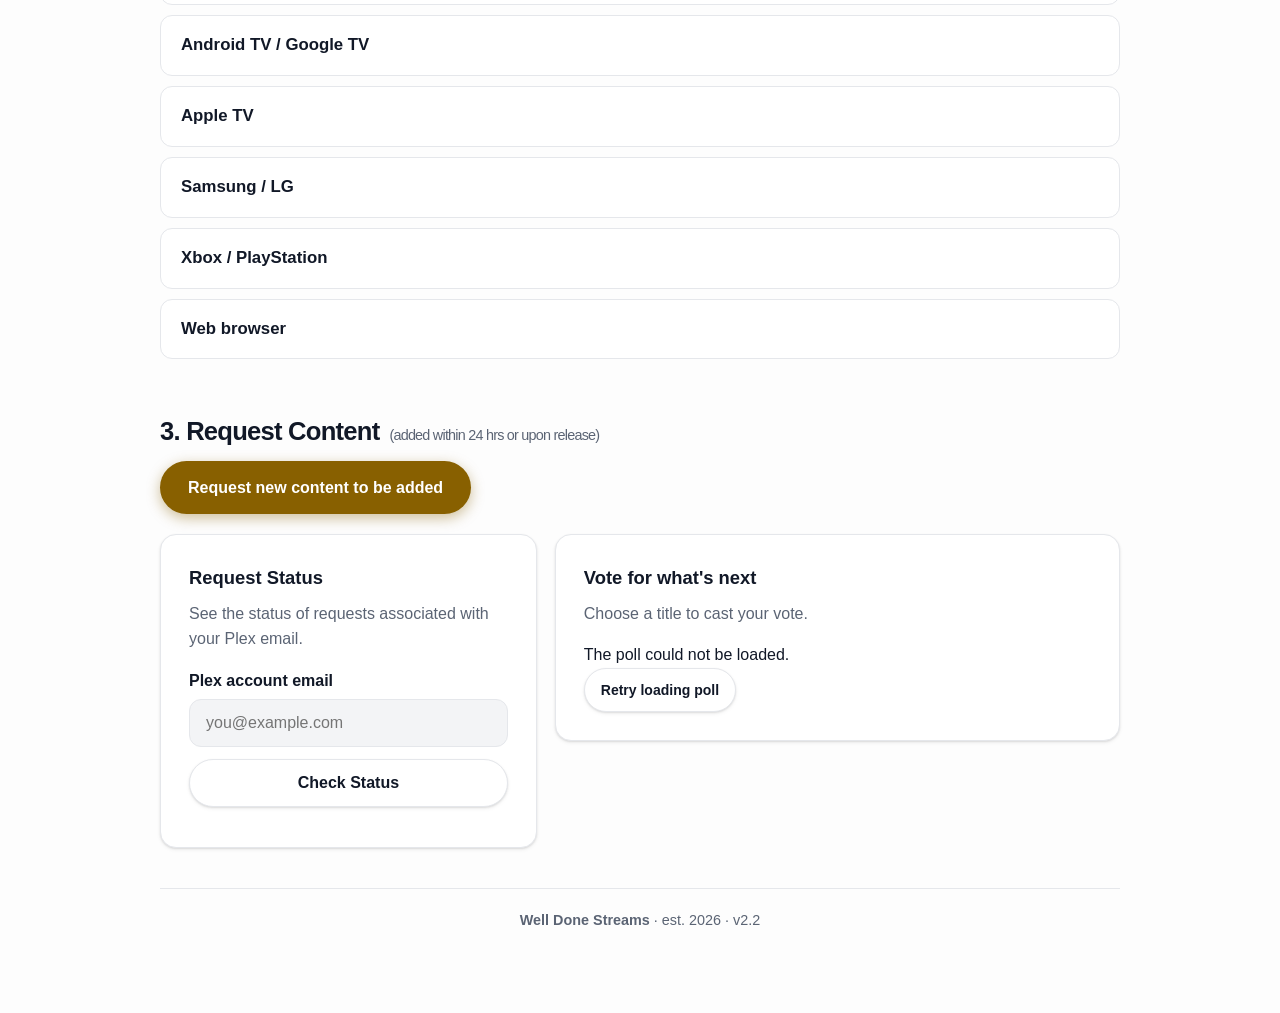
==== commit 15a1f0f1: "Restore continuous recent-title scrolling with pause controls" ====
--- a/index.html
+++ b/index.html
@@ -5,7 +5,7 @@
   <meta name="viewport" content="width=device-width, initial-scale=1.0" />
   <title>Well Done Streams</title>
   <meta name="description" content="Get access to Well Done Streams, set up Plex on your device, request movies and shows, and check your requests." />
-  <link rel="stylesheet" href="css/landing.css?v=20260905" />
+  <link rel="stylesheet" href="css/landing.css?v=20260905-scroll" />
   <style>
     :root {
       --radius: 16px;
@@ -175,7 +175,7 @@
       <div class="hero-actions"><a class="btn" href="https://app.plex.tv" target="_blank" rel="noopener">Open Plex <span aria-hidden="true">↗</span></a><a class="btn secondary" href="#stage1">New here? Get access</a></div>
       <div class="scroll-label">Recently Added &mdash; tap a title to request more like it</div>
       <div class="recent-scroll-container" tabindex="0" role="region" aria-label="Recently added titles"><div class="recent-scroll-track" id="recent-scroll-track"><span class="scroll-item">Loading recent additions&hellip;</span></div></div>
-      <div class="shelf-controls"><button class="pill" type="button" id="recent-prev" aria-label="Previous recent titles">←</button><button class="pill" type="button" id="recent-next" aria-label="Next recent titles">→</button><button class="pill" type="button" id="recent-retry" hidden>Retry loading</button></div>
+      <div class="shelf-controls"><button class="pill" type="button" id="recent-prev" aria-label="Previous recent titles">←</button><button class="pill" type="button" id="recent-next" aria-label="Next recent titles">→</button><button class="pill" type="button" id="recent-pause" aria-pressed="false">Pause scrolling</button><button class="pill" type="button" id="recent-retry" hidden>Retry loading</button></div>
       <div class="request-next-row"><a class="btn" href="https://requests.welldonestreams.com" target="_blank" rel="noopener" style="flex-direction:column;gap:2px;line-height:1.25"><span>Request what's next &rarr;</span><small style="font-weight:500;font-size:.72rem;opacity:.85">Sign in with Plex after getting access.</small></a></div>
       <p>Welcome! Here's everything you need to start watching &mdash; and how to request anything you want added.</p>
     </div>
@@ -277,15 +277,64 @@
     finally{btn.disabled=false;btn.textContent='Request Access'}
   });
 
-  // A user-controlled shelf: no perpetual timer, duplicate links, or motion to fight.
+  // Continuous motion, but no animation work while paused, hidden or off screen.
   const shelf=document.querySelector('.recent-scroll-container');
+  const motionPreference=matchMedia('(prefers-reduced-motion:reduce)');
+  const pauseButton=document.getElementById('recent-pause');
+  const pauses=new Set();
+  let shelfFrame=0,lastFrame=0,shelfCycle=0,shelfPosition=0,resumeShelfTimer=0;
+  let manuallyPaused=motionPreference.matches;
+  function scrollPosition(position,elapsed,cycle){return cycle>0?(position+Math.min(elapsed,50)*.032)%cycle:position}
+  function updateShelfMotion(){
+    cancelAnimationFrame(shelfFrame);shelfFrame=0;lastFrame=0;
+    pauseButton.textContent=manuallyPaused?'Resume scrolling':'Pause scrolling';
+    pauseButton.setAttribute('aria-pressed',String(manuallyPaused));
+    if(!manuallyPaused&&!document.hidden&&!pauses.size&&shelfCycle){shelfPosition=shelf.scrollLeft;shelfFrame=requestAnimationFrame(animateShelf)}
+  }
+  function animateShelf(now){
+    if(lastFrame){shelfPosition=scrollPosition(shelfPosition,now-lastFrame,shelfCycle);shelf.scrollLeft=shelfPosition}
+    lastFrame=now;shelfFrame=requestAnimationFrame(animateShelf);
+  }
+  function setShelfPause(reason,paused){paused?pauses.add(reason):pauses.delete(reason);updateShelfMotion()}
+  function pauseForInteraction(){
+    setShelfPause('interaction',true);clearTimeout(resumeShelfTimer);
+    resumeShelfTimer=setTimeout(()=>setShelfPause('interaction',false),2500);
+  }
+  function prepareShelf(){
+    const track=document.getElementById('recent-scroll-track');
+    track.querySelectorAll('[data-loop-copy]').forEach(el=>el.remove());
+    shelfCycle=0;
+    const originals=[...track.querySelectorAll('a.scroll-item')];
+    if(originals.length&&track.scrollWidth>shelf.clientWidth){
+      for(const item of originals){const copy=item.cloneNode(true);copy.dataset.loopCopy='true';copy.setAttribute('aria-hidden','true');copy.tabIndex=-1;track.append(copy)}
+      shelfCycle=track.querySelector('[data-loop-copy]').offsetLeft-originals[0].offsetLeft;
+      shelf.scrollLeft=shelf.scrollLeft%shelfCycle;
+    }
+    updateShelfMotion();
+  }
+  pauseButton.addEventListener('click',()=>{manuallyPaused=!manuallyPaused;updateShelfMotion()});
+  motionPreference.addEventListener('change',e=>{manuallyPaused=e.matches;updateShelfMotion()});
+  shelf.addEventListener('pointerenter',e=>{if(e.pointerType==='mouse')setShelfPause('hover',true)});
+  shelf.addEventListener('pointerleave',()=>setShelfPause('hover',false));
+  shelf.addEventListener('focusin',()=>setShelfPause('focus',true));
+  shelf.addEventListener('focusout',e=>{if(!shelf.contains(e.relatedTarget))setShelfPause('focus',false)});
+  shelf.addEventListener('pointerdown',()=>setShelfPause('touch',true));
+  window.addEventListener('pointerup',()=>{if(pauses.has('touch')){pauseForInteraction();setShelfPause('touch',false)}});
+  window.addEventListener('pointercancel',()=>setShelfPause('touch',false));
+  shelf.addEventListener('wheel',pauseForInteraction,{passive:true});
+  document.addEventListener('visibilitychange',updateShelfMotion);
+  window.addEventListener('pagehide',()=>{setShelfPause('page',true);clearTimeout(resumeShelfTimer);pauses.delete('interaction');pauses.delete('touch')});
+  window.addEventListener('pageshow',()=>setShelfPause('page',false));
+  if('IntersectionObserver' in window)new IntersectionObserver(entries=>setShelfPause('offscreen',!entries[0].isIntersecting)).observe(shelf);
+  if('ResizeObserver' in window)new ResizeObserver(prepareShelf).observe(shelf);
   for(const [id,direction] of [['recent-prev',-1],['recent-next',1]]) {
-    document.getElementById(id).addEventListener('click',()=>shelf.scrollBy({left:direction*shelf.clientWidth*.8,behavior:matchMedia('(prefers-reduced-motion:reduce)').matches?'auto':'smooth'}));
+    document.getElementById(id).addEventListener('click',()=>{pauseForInteraction();shelf.scrollBy({left:direction*shelf.clientWidth*.8,behavior:motionPreference.matches?'auto':'smooth'})});
   }
   let recentLoading=false;
   async function initRecentScroll(){
     if(recentLoading)return;
     recentLoading=true;
+    shelfCycle=0;updateShelfMotion();
     const track=document.getElementById('recent-scroll-track'),retry=document.getElementById('recent-retry');
     retry.hidden=true;track.textContent='Loading recent additions…';
     try {
@@ -298,6 +347,7 @@
         const poster=url?`<img class="scroll-poster" src="${escapeHtml(url)}" alt="" width="114" height="171" loading="lazy" decoding="async" onerror="this.style.display='none';this.nextElementSibling.style.display='inline-flex'"><span class="scroll-poster-fallback" style="display:none">🎬</span>`:'<span class="scroll-poster-fallback">🎬</span>';
         return `<a class="scroll-item" href="https://requests.welldonestreams.com/search?query=${encodeURIComponent(item.title)}" target="_blank" rel="noopener">${poster}<span>${escapeHtml(item.title)}</span></a>`;
       }).join('');
+      requestAnimationFrame(prepareShelf);
     } catch {track.textContent='Could not load recent additions. You can still open Plex or request a title.';retry.hidden=false}
     finally{recentLoading=false}
   }
--- a/css/landing.css
+++ b/css/landing.css
@@ -49,7 +49,7 @@
 body .poll-choice:disabled { opacity:1; }
 body .poll-choice .p-chose { color:var(--accent-text-on); }
 body .p-title { background:linear-gradient(#000e,#0009); }
-body .recent-scroll-container { scrollbar-width:thin; scroll-snap-type:x proximity; }
+body .recent-scroll-container { scrollbar-width:thin; scroll-behavior:auto; }
 body .recent-scroll-container::-webkit-scrollbar { display:block; height:6px; }
 .scroll-item { scroll-snap-align:start; }
 .shelf-controls { display:flex; justify-content:flex-end; gap:8px; }
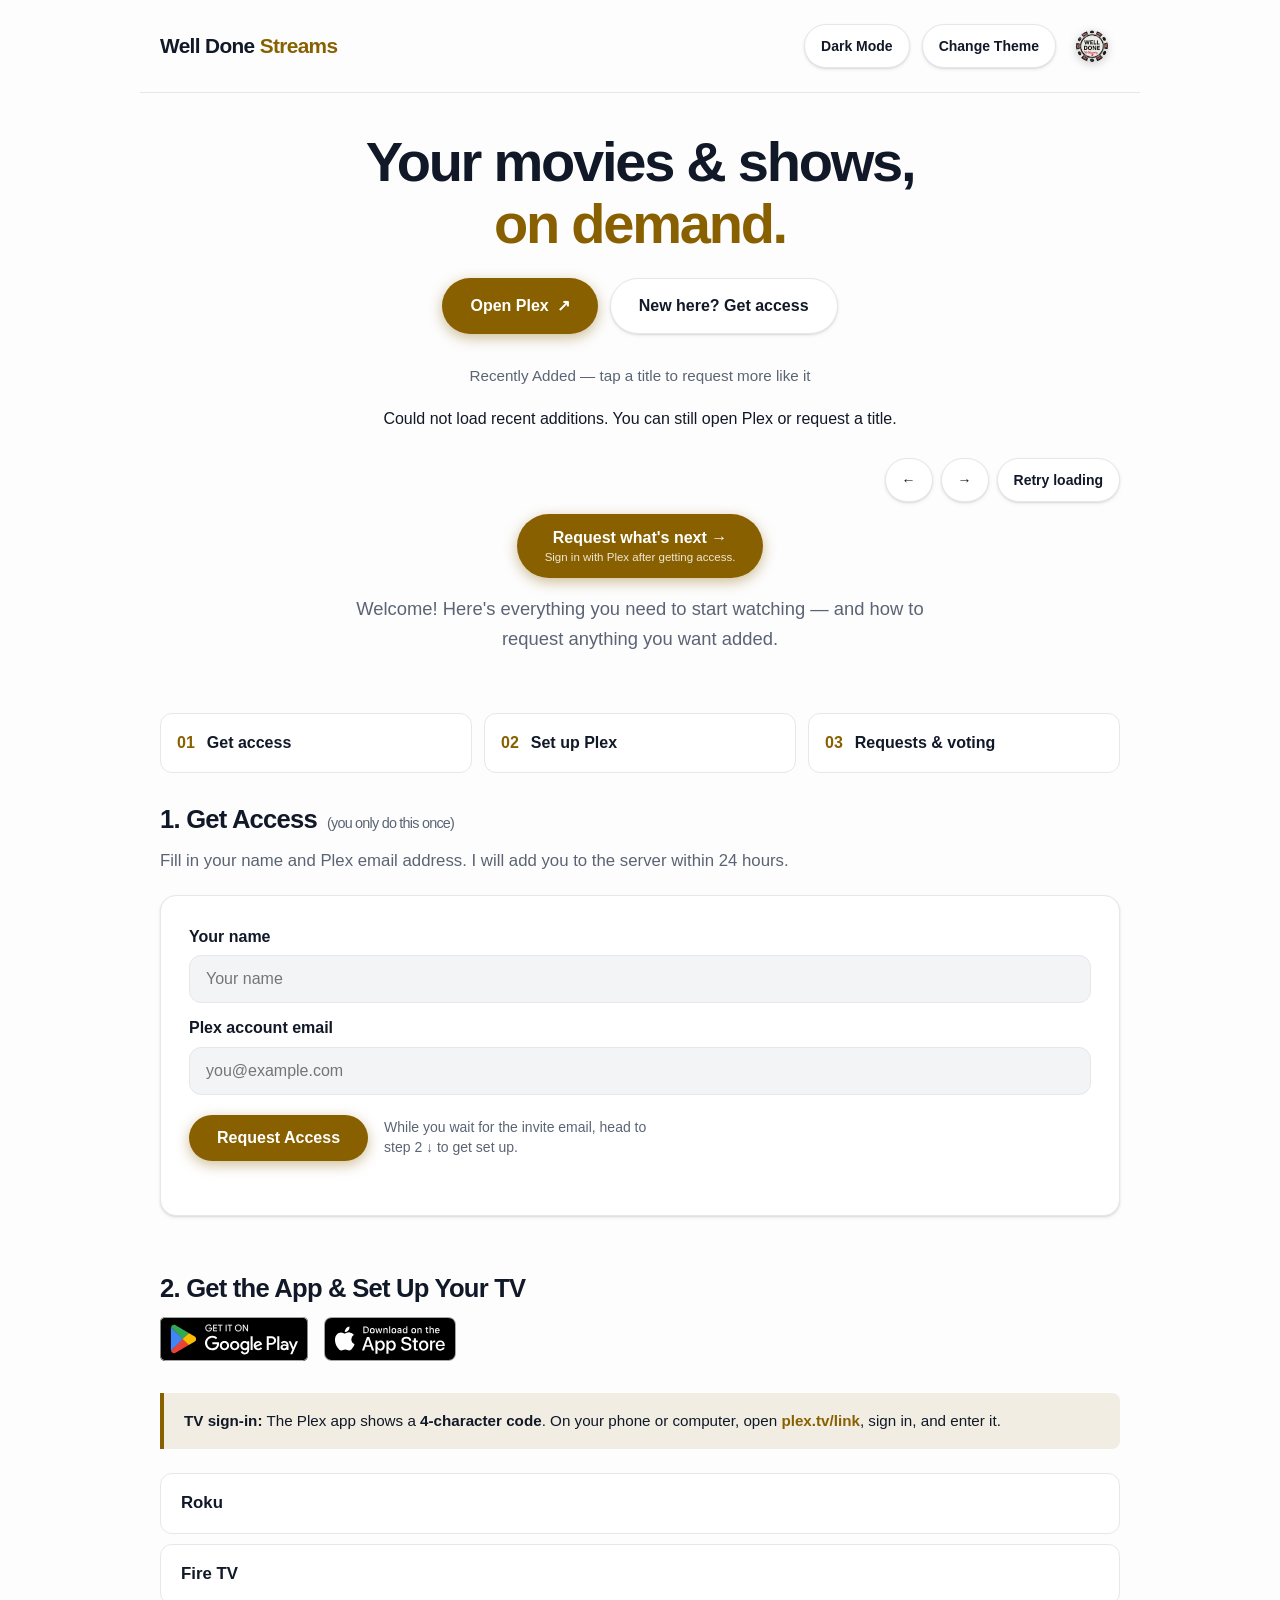
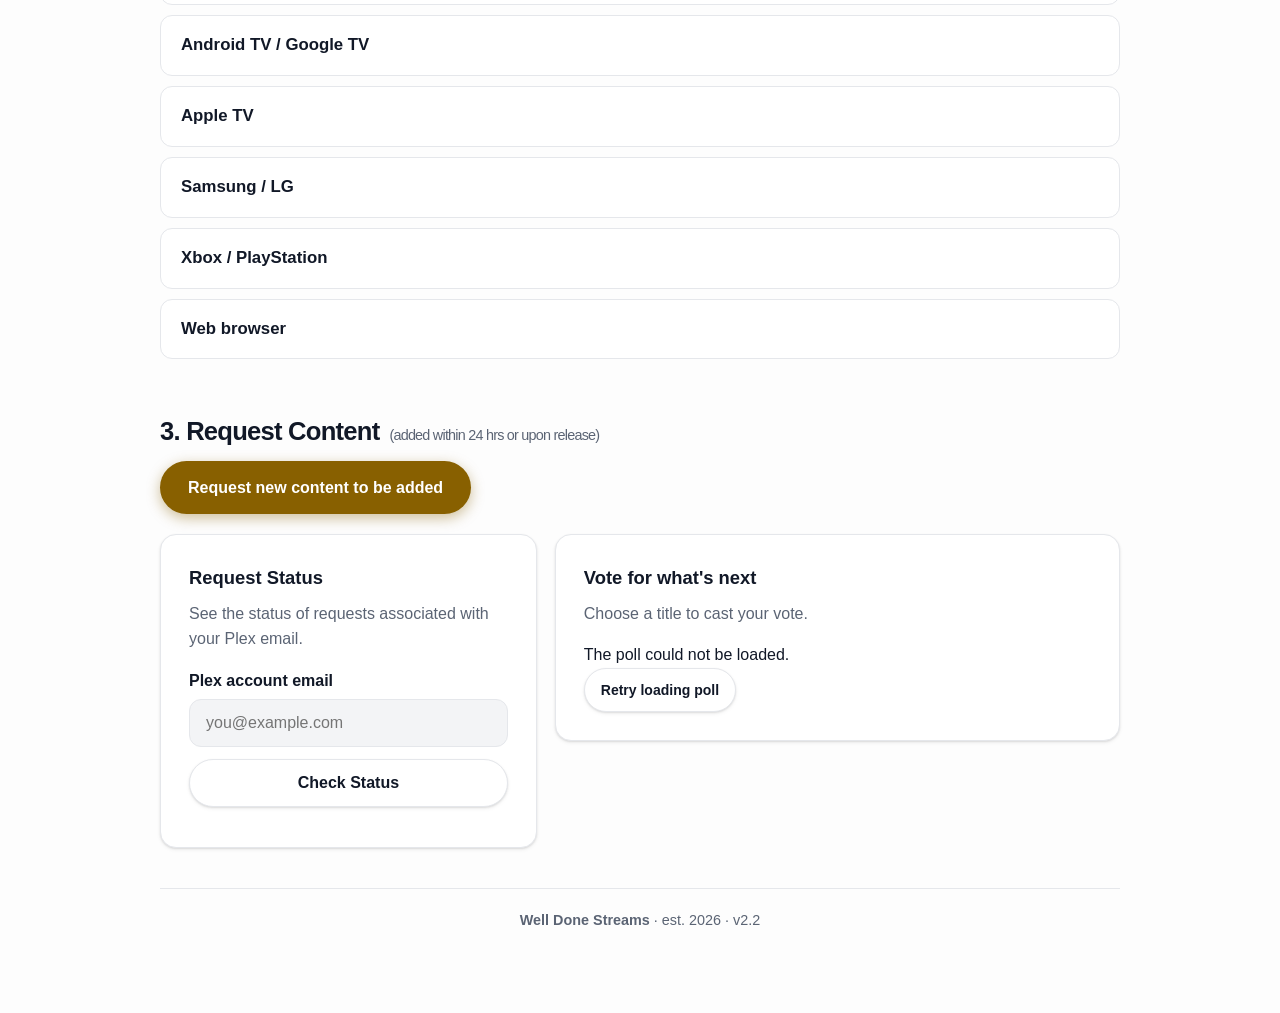
==== commit 4781e14f: "Fix mobile shelf gesture and momentum handling" ====
--- a/index.html
+++ b/index.html
@@ -175,7 +175,7 @@
       <div class="hero-actions"><a class="btn" href="https://app.plex.tv" target="_blank" rel="noopener">Open Plex <span aria-hidden="true">↗</span></a><a class="btn secondary" href="#stage1">New here? Get access</a></div>
       <div class="scroll-label">Recently Added &mdash; tap a title to request more like it</div>
       <div class="recent-scroll-container" tabindex="0" role="region" aria-label="Recently added titles"><div class="recent-scroll-track" id="recent-scroll-track"><span class="scroll-item">Loading recent additions&hellip;</span></div></div>
-      <div class="shelf-controls"><button class="pill" type="button" id="recent-prev" aria-label="Previous recent titles">←</button><button class="pill" type="button" id="recent-next" aria-label="Next recent titles">→</button><button class="pill" type="button" id="recent-pause" aria-pressed="false">Pause scrolling</button><button class="pill" type="button" id="recent-retry" hidden>Retry loading</button></div>
+      <div class="shelf-controls"><button class="pill" type="button" id="recent-prev" aria-label="Previous recent titles">←</button><button class="pill" type="button" id="recent-next" aria-label="Next recent titles">→</button><button class="pill" type="button" id="recent-retry" hidden>Retry loading</button></div>
       <div class="request-next-row"><a class="btn" href="https://requests.welldonestreams.com" target="_blank" rel="noopener" style="flex-direction:column;gap:2px;line-height:1.25"><span>Request what's next &rarr;</span><small style="font-weight:500;font-size:.72rem;opacity:.85">Sign in with Plex after getting access.</small></a></div>
       <p>Welcome! Here's everything you need to start watching &mdash; and how to request anything you want added.</p>
     </div>
@@ -280,16 +280,12 @@
   // Continuous motion, but no animation work while paused, hidden or off screen.
   const shelf=document.querySelector('.recent-scroll-container');
   const motionPreference=matchMedia('(prefers-reduced-motion:reduce)');
-  const pauseButton=document.getElementById('recent-pause');
   const pauses=new Set();
   let shelfFrame=0,lastFrame=0,shelfCycle=0,shelfPosition=0,resumeShelfTimer=0;
-  let manuallyPaused=motionPreference.matches;
   function scrollPosition(position,elapsed,cycle){return cycle>0?(position+Math.min(elapsed,50)*.032)%cycle:position}
   function updateShelfMotion(){
     cancelAnimationFrame(shelfFrame);shelfFrame=0;lastFrame=0;
-    pauseButton.textContent=manuallyPaused?'Resume scrolling':'Pause scrolling';
-    pauseButton.setAttribute('aria-pressed',String(manuallyPaused));
-    if(!manuallyPaused&&!document.hidden&&!pauses.size&&shelfCycle){shelfPosition=shelf.scrollLeft;shelfFrame=requestAnimationFrame(animateShelf)}
+    if(!motionPreference.matches&&!document.hidden&&!pauses.size&&shelfCycle){shelfPosition=shelf.scrollLeft;shelfFrame=requestAnimationFrame(animateShelf)}
   }
   function animateShelf(now){
     if(lastFrame){shelfPosition=scrollPosition(shelfPosition,now-lastFrame,shelfCycle);shelf.scrollLeft=shelfPosition}
@@ -302,31 +298,42 @@
   }
   function prepareShelf(){
     const track=document.getElementById('recent-scroll-track');
+    const previousPosition=shelfCycle?shelf.scrollLeft%shelfCycle:shelf.scrollLeft;
     track.querySelectorAll('[data-loop-copy]').forEach(el=>el.remove());
     shelfCycle=0;
     const originals=[...track.querySelectorAll('a.scroll-item')];
     if(originals.length&&track.scrollWidth>shelf.clientWidth){
       for(const item of originals){const copy=item.cloneNode(true);copy.dataset.loopCopy='true';copy.setAttribute('aria-hidden','true');copy.tabIndex=-1;track.append(copy)}
       shelfCycle=track.querySelector('[data-loop-copy]').offsetLeft-originals[0].offsetLeft;
-      shelf.scrollLeft=shelf.scrollLeft%shelfCycle;
+      shelf.scrollLeft=previousPosition%shelfCycle;
     }
     updateShelfMotion();
   }
-  pauseButton.addEventListener('click',()=>{manuallyPaused=!manuallyPaused;updateShelfMotion()});
-  motionPreference.addEventListener('change',e=>{manuallyPaused=e.matches;updateShelfMotion()});
+  motionPreference.addEventListener('change',updateShelfMotion);
   shelf.addEventListener('pointerenter',e=>{if(e.pointerType==='mouse')setShelfPause('hover',true)});
   shelf.addEventListener('pointerleave',()=>setShelfPause('hover',false));
   shelf.addEventListener('focusin',()=>setShelfPause('focus',true));
   shelf.addEventListener('focusout',e=>{if(!shelf.contains(e.relatedTarget))setShelfPause('focus',false)});
-  shelf.addEventListener('pointerdown',()=>setShelfPause('touch',true));
-  window.addEventListener('pointerup',()=>{if(pauses.has('touch')){pauseForInteraction();setShelfPause('touch',false)}});
-  window.addEventListener('pointercancel',()=>setShelfPause('touch',false));
+  // Native mobile panning emits pointercancel when the browser takes over.
+  // Touch lifecycle, not pointercancel, owns the pause through that gesture.
+  shelf.addEventListener('touchstart',()=>setShelfPause('touch',true),{passive:true});
+  const finishTouch=e=>{if(e.touches.length)return;pauseForInteraction();setShelfPause('touch',false)};
+  shelf.addEventListener('touchend',finishTouch,{passive:true});
+  shelf.addEventListener('touchcancel',finishTouch,{passive:true});
+  shelf.addEventListener('pointerdown',e=>{if(e.pointerType!=='touch')setShelfPause('pointer',true)});
+  const finishPointer=()=>{if(pauses.has('pointer')){pauseForInteraction();setShelfPause('pointer',false)}};
+  window.addEventListener('pointerup',finishPointer);
+  window.addEventListener('pointercancel',finishPointer);
+  // Inertial scrolling can continue well after finger-up. Resume only after
+  // the shelf has been quiet; animation-generated scroll events do not reset it.
+  shelf.addEventListener('scroll',()=>{if(pauses.has('touch')||pauses.has('interaction'))pauseForInteraction()},{passive:true});
   shelf.addEventListener('wheel',pauseForInteraction,{passive:true});
   document.addEventListener('visibilitychange',updateShelfMotion);
-  window.addEventListener('pagehide',()=>{setShelfPause('page',true);clearTimeout(resumeShelfTimer);pauses.delete('interaction');pauses.delete('touch')});
+  window.addEventListener('pagehide',()=>{setShelfPause('page',true);clearTimeout(resumeShelfTimer);pauses.delete('interaction');pauses.delete('touch');pauses.delete('pointer')});
   window.addEventListener('pageshow',()=>setShelfPause('page',false));
   if('IntersectionObserver' in window)new IntersectionObserver(entries=>setShelfPause('offscreen',!entries[0].isIntersecting)).observe(shelf);
-  if('ResizeObserver' in window)new ResizeObserver(prepareShelf).observe(shelf);
+  let shelfWidth=0;
+  if('ResizeObserver' in window)new ResizeObserver(entries=>{const width=entries[0].contentRect.width;if(Math.abs(width-shelfWidth)>1){shelfWidth=width;prepareShelf()}}).observe(shelf);
   for(const [id,direction] of [['recent-prev',-1],['recent-next',1]]) {
     document.getElementById(id).addEventListener('click',()=>{pauseForInteraction();shelf.scrollBy({left:direction*shelf.clientWidth*.8,behavior:motionPreference.matches?'auto':'smooth'})});
   }
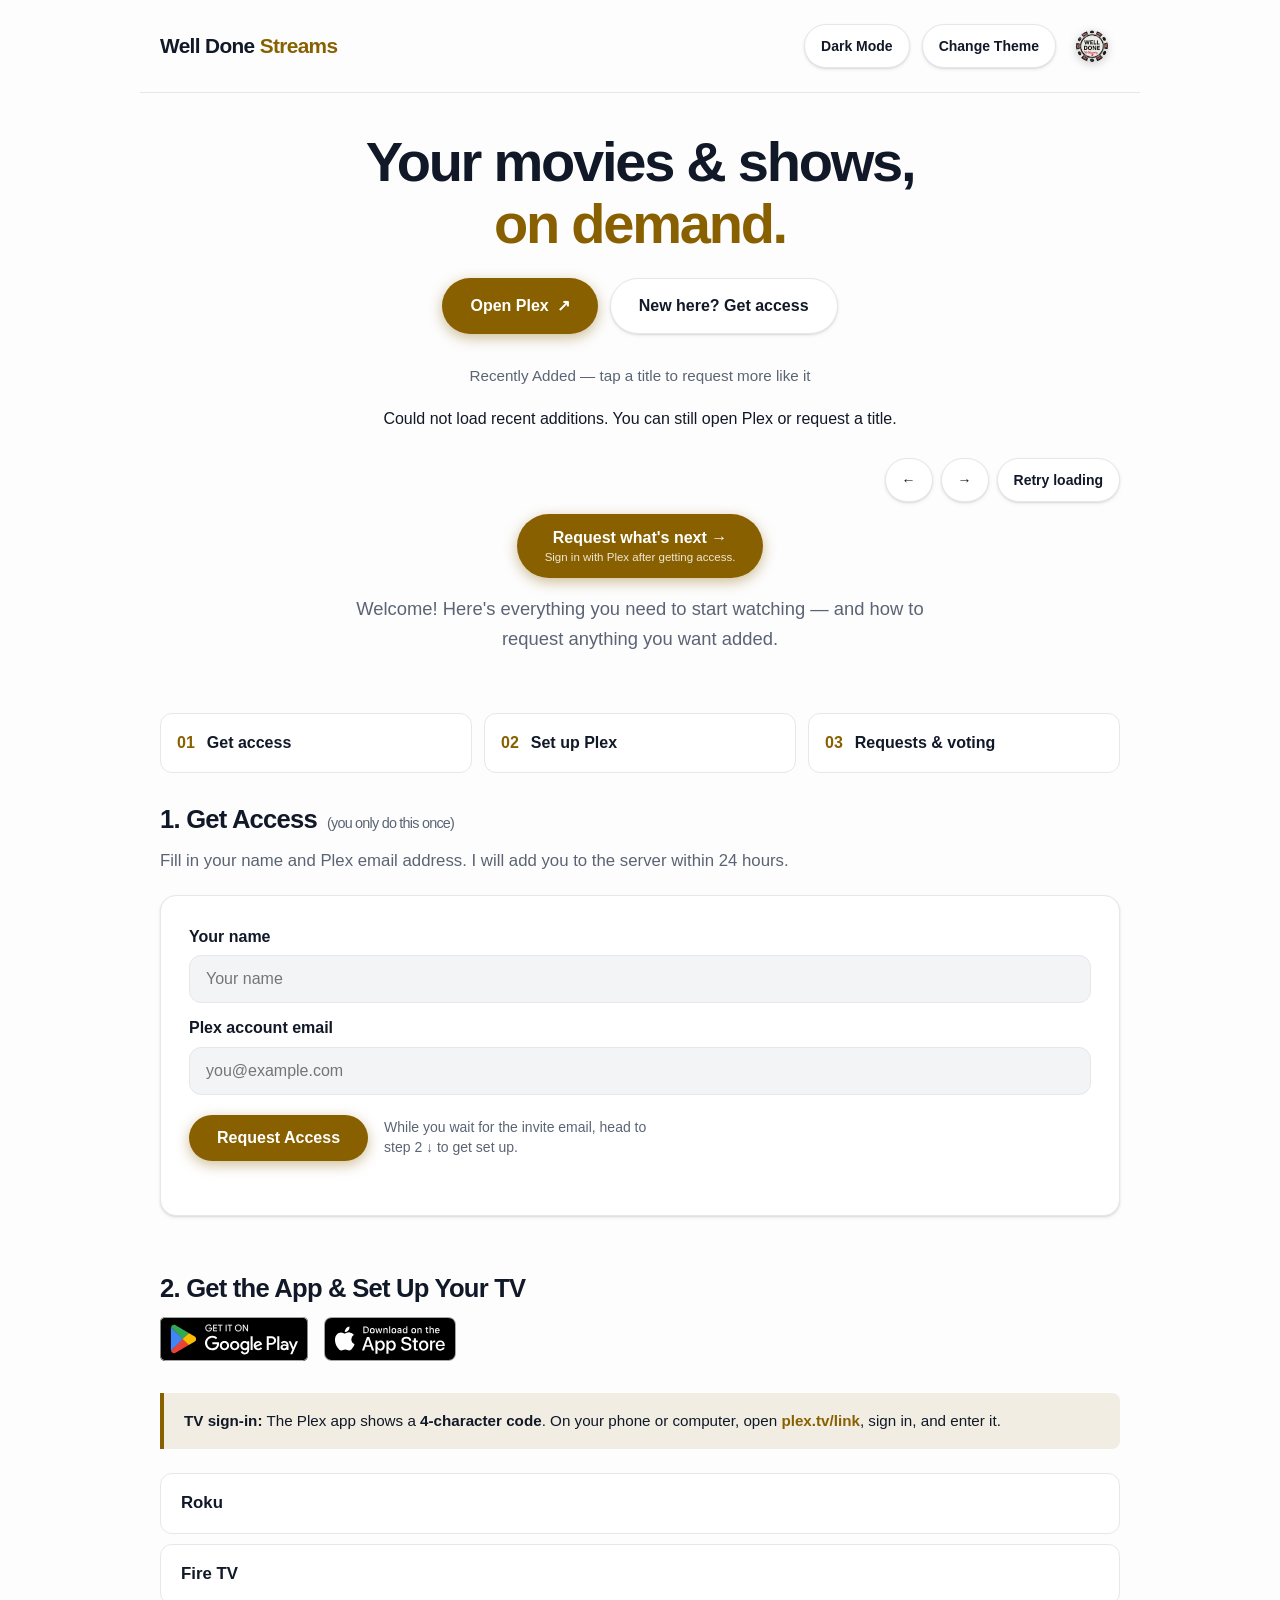
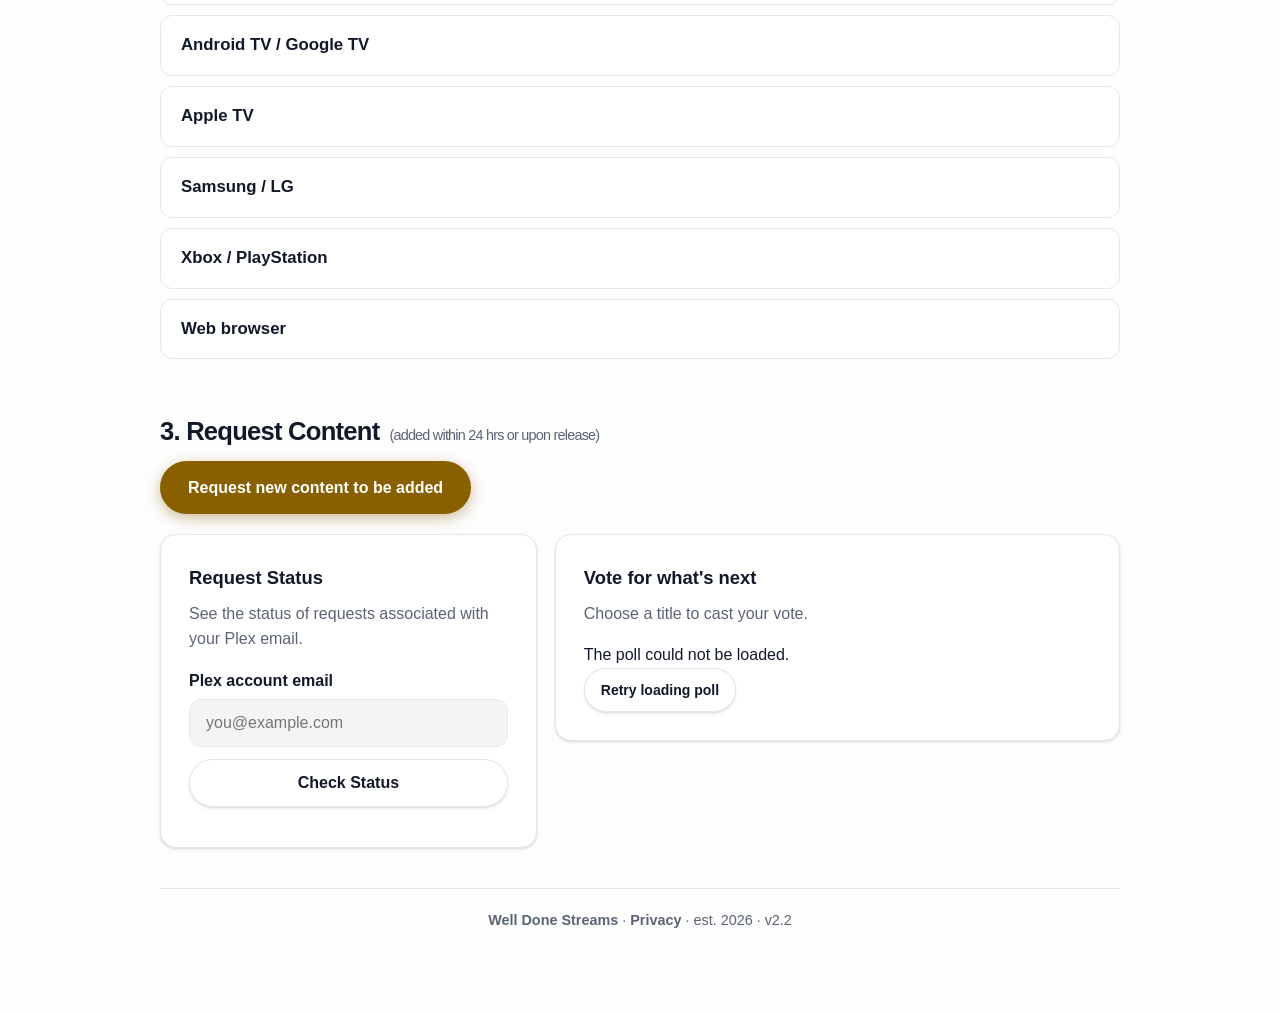
==== commit 39fa4350: "Add public privacy policy" ====
--- a/index.html
+++ b/index.html
@@ -5,7 +5,7 @@
   <meta name="viewport" content="width=device-width, initial-scale=1.0" />
   <title>Well Done Streams</title>
   <meta name="description" content="Get access to Well Done Streams, set up Plex on your device, request movies and shows, and check your requests." />
-  <link rel="stylesheet" href="css/landing.css?v=20260905-scroll" />
+  <link rel="stylesheet" href="css/landing.css?v=20260905-empty-poll" />
   <style>
     :root {
       --radius: 16px;
@@ -207,13 +207,13 @@
     <section id="stage3">
       <h2>3. Request Content <small style="font-weight:500;color:var(--text-dim);font-size:.9rem">(added within 24 hrs or upon release)</small></h2>
       <p><a class="btn" href="https://requests.welldonestreams.com" target="_blank" rel="noopener">Request new content to be added</a></p>
-      <div class="widget-row">
+      <div class="widget-row poll-empty">
         <div class="widget-card status-card"><h3>Request Status</h3><p>See the status of requests associated with your Plex email.</p><form id="status-form"><label for="status-email">Plex account email</label><input type="email" id="status-email" autocomplete="email" maxlength="254" placeholder="you@example.com" required><button class="btn secondary" id="status-lookup" type="submit">Check Status</button></form><div id="status-result" role="status" aria-live="polite"></div></div>
-        <div class="widget-card poll-card"><h3>Vote for what's next</h3><p>Choose a title to cast your vote.</p><div id="poll-options"></div><div id="poll-message" role="status" aria-live="polite"></div><button class="pill" type="button" id="poll-retry" hidden>Retry loading poll</button></div>
+        <div class="widget-card poll-card" id="poll-card" hidden><h3>Vote for what's next</h3><p>Choose a title to cast your vote.</p><div id="poll-options"></div><div id="poll-message" role="status" aria-live="polite"></div><button class="pill" type="button" id="poll-retry" hidden>Retry loading poll</button></div>
       </div>
     </section>
 
-    <footer><p style="text-align:center;color:var(--text-dim);font-size:.9rem;font-weight:500"><a href="/admin.html" style="color:inherit" title="Admin">Well Done Streams</a> &middot; est. 2026 &middot; v2.2</p></footer>
+    <footer><p style="text-align:center;color:var(--text-dim);font-size:.9rem;font-weight:500"><a href="/admin.html" style="color:inherit" title="Admin">Well Done Streams</a> &middot; <a href="/privacy.html" style="color:inherit">Privacy</a> &middot; est. 2026 &middot; v2.2</p></footer>
   </main>
 
 <script>
@@ -363,6 +363,7 @@
   let voted=false,myPick=null;
   const readVote=v=>{try{const prefix='pollvote_v'+v+'=';const cookie=document.cookie.split(';').map(x=>x.trim()).find(x=>x.startsWith(prefix));return cookie?decodeURIComponent(cookie.slice(prefix.length)):null}catch{return null}};
   let pollLoading=false,votePending=false;
+  function setPollVisible(visible){document.getElementById('poll-card').hidden=!visible;document.querySelector('.widget-row').classList.toggle('poll-empty',!visible)}
   async function loadPoll(){
     if(pollLoading)return;
     pollLoading=true;
@@ -372,7 +373,8 @@
       const data=IS_PREVIEW?MOCK_POLL:await requestJSON('/poll');
       if(!data||!Array.isArray(data.options))throw new Error('Poll unavailable.');
       const options=data.options.filter(opt=>typeof opt==='string'||(opt&&typeof opt.name==='string'));
-      if(!options.length){container.textContent='No poll active right now.';return}
+      setPollVisible(options.length>0);
+      if(!options.length){container.textContent='';msg.textContent='';return}
       const version=data.version||'0',counts=data.counts||{};
       const count=name=>Math.max(0,Number(counts[name])||0);
       const total=options.reduce((sum,opt)=>sum+count(typeof opt==='string'?opt:opt.name),0);
@@ -391,10 +393,11 @@
         catch(err){msg.className='form-msg err';msg.textContent=err.message;retry.hidden=false}
         finally{votePending=false;/* On an uncertain write, reload before enabling another vote. */}
       }));
-    }catch{container.textContent='The poll could not be loaded.';retry.hidden=false}
+    }catch{setPollVisible(true);container.textContent='The poll could not be loaded.';retry.hidden=false}
     finally{pollLoading=false}
   }
   document.getElementById('poll-retry').addEventListener('click',loadPoll);
+  document.addEventListener('visibilitychange',()=>{if(!document.hidden&&!votePending)loadPoll()});
 
   document.getElementById('status-form').addEventListener('submit',async e=>{
     e.preventDefault();const button=document.getElementById('status-lookup'),email=document.getElementById('status-email').value.trim(),result=document.getElementById('status-result');
--- a/css/landing.css
+++ b/css/landing.css
@@ -41,6 +41,7 @@
 body[data-mode="dark"] .form-msg.ok { color:#6ee7b7; }
 body[data-mode="dark"] .form-msg.err { color:#fda4af; }
 body .widget-row { display:grid; grid-template-columns:minmax(0,1fr) minmax(0,1.5fr); align-items:start; }
+body .widget-row.poll-empty { grid-template-columns:minmax(0,1fr); }
 .widget-card { min-width:0; }
 .widget-card > p { color:var(--text-dim); margin-bottom:16px; }
 .status-card button { width:100%; }
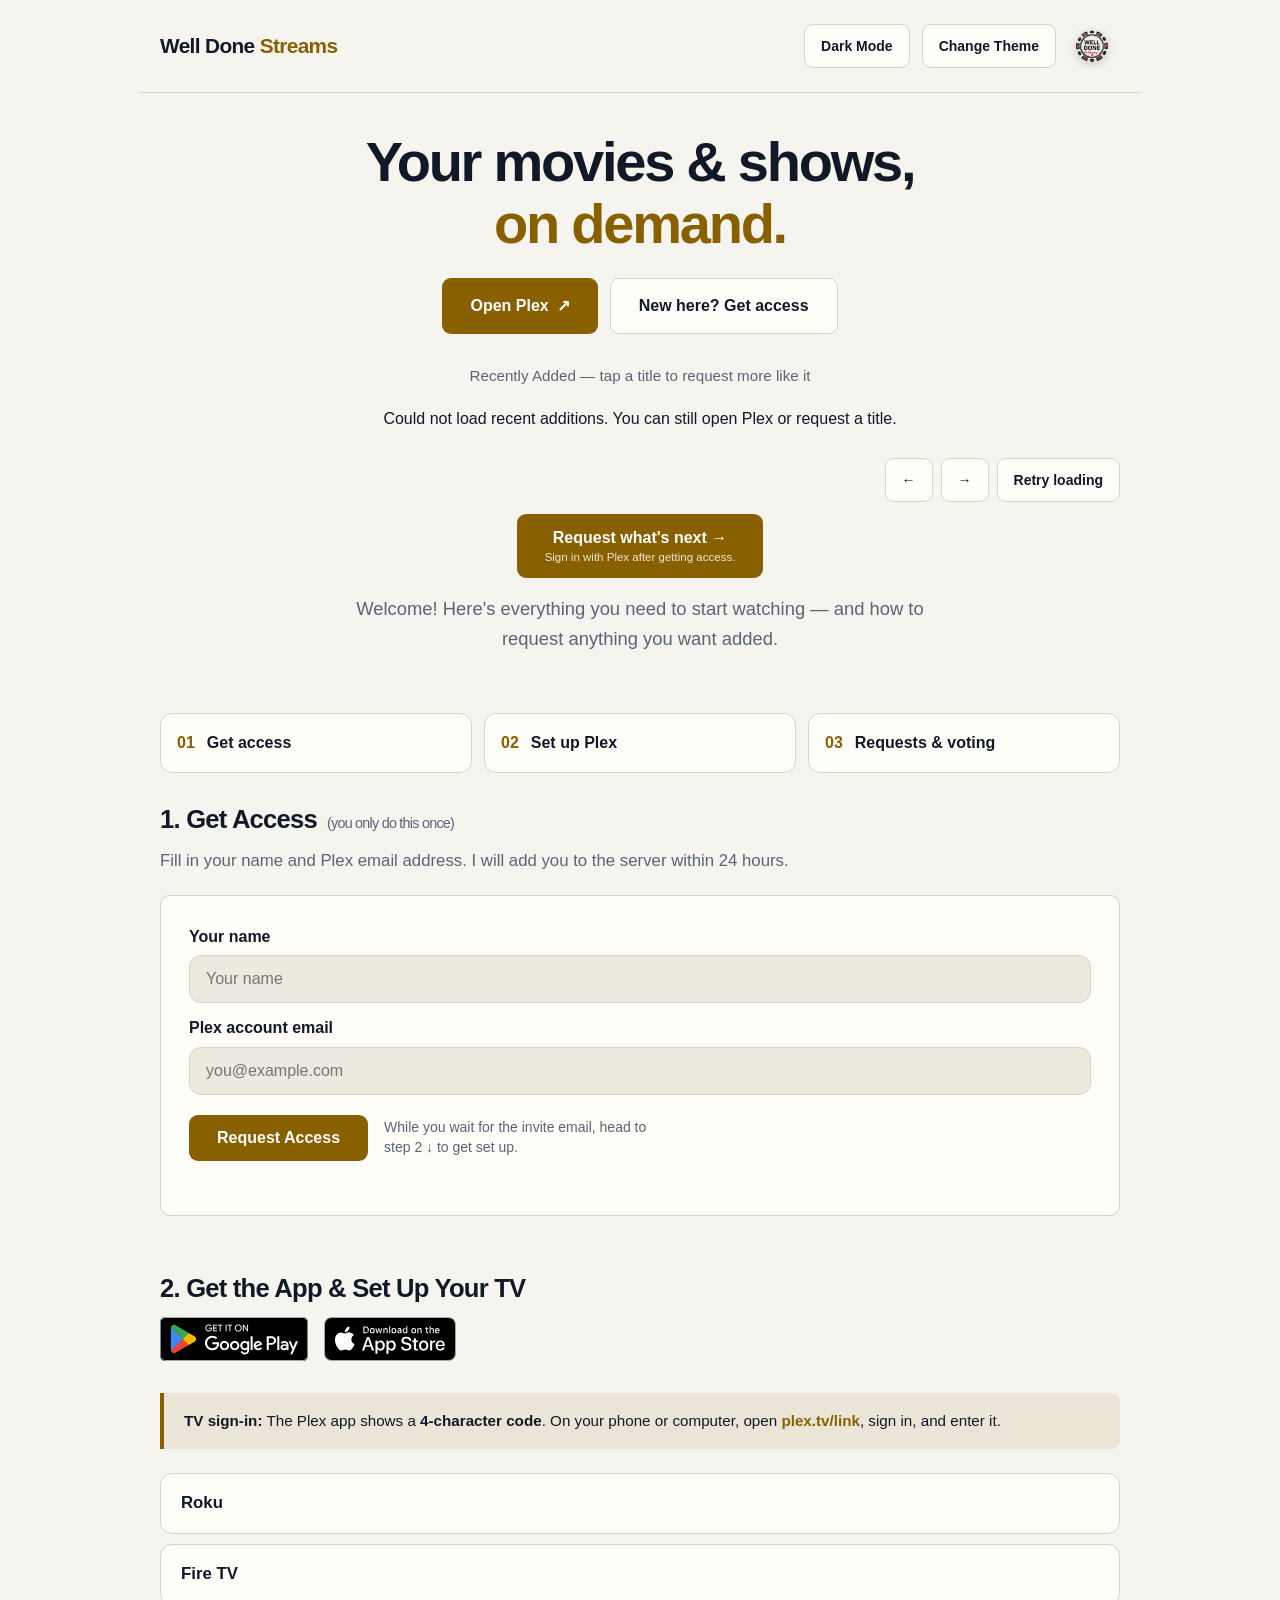
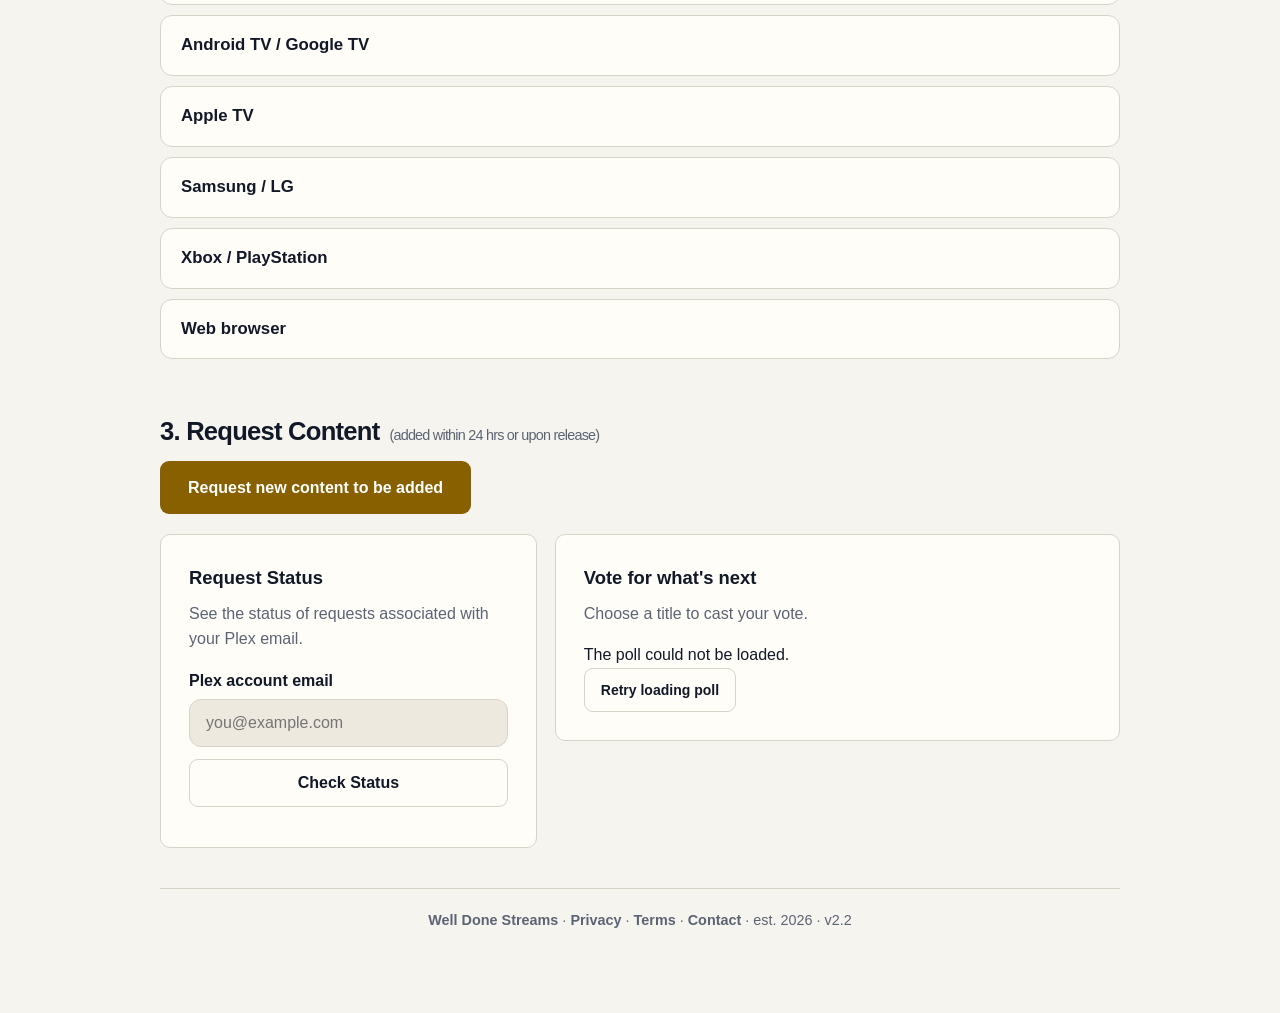
==== commit 10382d63: "Polish public site and add launch essentials" ====
--- a/index.html
+++ b/index.html
@@ -5,10 +5,20 @@
   <meta name="viewport" content="width=device-width, initial-scale=1.0" />
   <title>Well Done Streams</title>
   <meta name="description" content="Get access to Well Done Streams, set up Plex on your device, request movies and shows, and check your requests." />
+  <link rel="canonical" href="https://welldonestreams.com/" />
+  <meta property="og:type" content="website" />
+  <meta property="og:title" content="Well Done Streams" />
+  <meta property="og:description" content="Get access, set up Plex, and request the movies and shows you want to watch." />
+  <meta property="og:url" content="https://welldonestreams.com/" />
+  <meta property="og:image" content="https://welldonestreams.com/og-card.png" />
+  <meta name="twitter:card" content="summary_large_image" />
+  <link rel="icon" type="image/svg+xml" href="/favicon.svg" />
+  <link rel="icon" type="image/png" sizes="32x32" href="/favicon-32.png" />
+  <link rel="apple-touch-icon" sizes="180x180" href="/apple-touch-icon.png" />
   <link rel="stylesheet" href="css/landing.css?v=20260905-empty-poll" />
   <style>
     :root {
-      --radius: 16px;
+      --radius: 10px;
       --shadow-sm: 0 2px 4px rgba(0,0,0,.05), 0 1px 2px rgba(0,0,0,.1);
       --shadow-md: 0 4px 12px rgba(0,0,0,.08), 0 2px 4px rgba(0,0,0,.05);
       --shadow-lg: 0 12px 24px rgba(0,0,0,.12), 0 4px 8px rgba(0,0,0,.08);
@@ -17,14 +27,14 @@
     }
 
     [data-mode="light"] {
-      --bg:#fdfdfd; --surface:#fff; --surface-2:#f3f4f6;
-      --text:#111827; --text-dim:#6b7280; --border:#e5e7eb;
-      --accent-text-on:#fff; --shadow-base:var(--shadow-sm); --shadow-hover:var(--shadow-md);
+      --bg:#f6f4ef; --surface:#fffdf8; --surface-2:#eee9df;
+      --text:#111827; --text-dim:#6b7280; --border:#d9d3c7;
+      --accent-text-on:#fff; --shadow-base:none; --shadow-hover:none;
     }
     [data-mode="dark"] {
-      --bg:#09090b; --surface:#18181b; --surface-2:#27272a;
-      --text:#f8fafc; --text-dim:#94a3b8; --border:#334155;
-      --accent-text-on:#fff; --shadow-base:0 4px 12px rgba(0,0,0,.4); --shadow-hover:0 8px 24px rgba(0,0,0,.6);
+      --bg:#11151b; --surface:#1b2229; --surface-2:#25303a;
+      --text:#f8fafc; --text-dim:#94a3b8; --border:#394550;
+      --accent-text-on:#fff; --shadow-base:none; --shadow-hover:none;
     }
 
     [data-palette="gold"] { --accent:#eab308; --accent-hover:#ca8a04; }
@@ -53,14 +63,14 @@
     .controls { display:flex; gap:12px; align-items:center; }
 
     .pill,.btn {
-      border-radius:999px; cursor:pointer; font-weight:700; border:none;
+      border-radius:9px; cursor:pointer; font-weight:700; border:none;
       display:inline-flex; align-items:center; justify-content:center; gap:8px;
       transition:all var(--transition-fast);
     }
-    .pill { background:var(--surface); border:1px solid var(--border); color:var(--text); padding:8px 16px; font-size:.85rem; box-shadow:var(--shadow-sm); }
-    .pill:hover { background:var(--surface-2); transform:translateY(-1px); box-shadow:var(--shadow-md); }
-    .btn { background:var(--accent); color:var(--accent-text-on); font-size:1rem; padding:14px 28px; box-shadow:0 4px 14px color-mix(in srgb,var(--accent) 40%,transparent); }
-    .btn:hover { background:var(--accent-hover); color:var(--accent-text-on); text-decoration:none; transform:translateY(-2px); }
+    .pill { background:var(--surface); border:1px solid var(--border); color:var(--text); padding:8px 16px; font-size:.85rem; }
+    .pill:hover { background:var(--surface-2); }
+    .btn { background:var(--accent); color:var(--accent-text-on); font-size:1rem; padding:14px 28px; }
+    .btn:hover { background:var(--accent-hover); color:var(--accent-text-on); text-decoration:none; }
     .btn.secondary { background:var(--surface); color:var(--text); border:1px solid var(--border); box-shadow:var(--shadow-base); }
     button:disabled { opacity:.6; cursor:not-allowed; transform:none!important; }
 
@@ -77,8 +87,8 @@
     h2 { font-size:1.6rem; font-weight:800; letter-spacing:-.03em; margin-bottom:12px; display:flex; align-items:baseline; gap:10px; }
     section > p { color:var(--text-dim); margin-bottom:20px; font-size:1.05rem; }
 
-    .card,.widget-card { background:var(--surface); border:1px solid var(--border); border-radius:var(--radius); padding:28px; box-shadow:var(--shadow-base); transition:box-shadow var(--transition-smooth),transform var(--transition-smooth); }
-    .card:hover,.widget-card:hover { box-shadow:var(--shadow-hover); transform:translateY(-2px); }
+    .card,.widget-card { background:var(--surface); border:1px solid var(--border); border-radius:var(--radius); padding:28px; }
+    .card:hover,.widget-card:hover { border-color:var(--accent); }
     .widget-card h3 { font-size:1.15rem; margin-bottom:8px; }
     .widget-row { display:flex; gap:18px; align-items:flex-start; flex-wrap:wrap; }
 
@@ -111,9 +121,9 @@
     .scroll-item { display:inline-flex; flex-direction:column; align-items:center; gap:8px; padding:0 8px; color:var(--text); font-weight:600; font-size:.85rem; width:130px; text-align:center; text-decoration:none; }
     .scroll-item span { display:block; max-width:120px; line-height:1.2; }
     .scroll-poster,.scroll-poster-fallback { width:114px; height:171px; border-radius:10px; flex-shrink:0; border:2px solid transparent; }
-    .scroll-poster { object-fit:cover; background:var(--border); transition:all .2s; box-shadow:var(--shadow-md); }
-    .scroll-poster-fallback { background:var(--surface-2); display:inline-flex; align-items:center; justify-content:center; color:var(--text-dim); font-size:2.5rem; }
-    .scroll-item:hover .scroll-poster { transform:scale(1.08) translateY(-4px); border-color:var(--accent); }
+    .scroll-poster { object-fit:cover; background:var(--border); transition:border-color .2s; }
+    .scroll-poster-fallback { background:var(--surface-2); display:inline-flex; align-items:center; justify-content:center; color:var(--text-dim); font-size:.72rem; font-weight:700; letter-spacing:.06em; text-transform:uppercase; padding:12px; }
+    .scroll-item:hover .scroll-poster { border-color:var(--accent); }
     .request-next-row { display:flex; gap:12px; justify-content:center; flex-wrap:wrap; margin:12px 0 8px; }
 
     .platform-grid { display:grid; grid-template-columns:1fr; gap:10px; margin:1.5rem 0; }
@@ -126,7 +136,8 @@
 
     .poll-grid { display:grid; gap:16px; margin-top:16px; grid-template-columns:repeat(auto-fit,minmax(140px,1fr)); }
     .poll-choice { position:relative; border-radius:12px; overflow:hidden; cursor:pointer; aspect-ratio:2/3; background:var(--surface-2); border:2px solid transparent; box-shadow:var(--shadow-base); }
-    .poll-choice img,.poll-choice .noimg { width:100%; height:100%; object-fit:cover; display:flex; align-items:center; justify-content:center; font-size:2.5rem; }
+    .poll-choice img,.poll-choice .noimg { width:100%; height:100%; object-fit:cover; display:flex; align-items:center; justify-content:center; }
+    .poll-choice .noimg { color:var(--text-dim); font-size:.72rem; font-weight:700; letter-spacing:.06em; text-transform:uppercase; }
     .poll-choice.locked { cursor:default; }
     .poll-choice:not(.locked):hover { transform:translateY(-4px); border-color:var(--accent); }
     .p-title { position:absolute; inset:0 0 auto; padding:10px; z-index:3; color:#fff; font-size:.85rem; font-weight:700; text-shadow:0 1px 4px #000; background:linear-gradient(to bottom,rgba(0,0,0,.8),transparent); }
@@ -213,7 +224,7 @@
       </div>
     </section>
 
-    <footer><p style="text-align:center;color:var(--text-dim);font-size:.9rem;font-weight:500"><a href="/admin.html" style="color:inherit" title="Admin">Well Done Streams</a> &middot; <a href="/privacy.html" style="color:inherit">Privacy</a> &middot; est. 2026 &middot; v2.2</p></footer>
+    <footer><p style="text-align:center;color:var(--text-dim);font-size:.9rem;font-weight:500"><a href="/admin.html" style="color:inherit" title="Admin">Well Done Streams</a> &middot; <a href="/privacy.html" style="color:inherit">Privacy</a> &middot; <a href="/terms.html" style="color:inherit">Terms</a> &middot; <a href="mailto:support@welldonestreams.com" style="color:inherit">Contact</a> &middot; est. 2026 &middot; v2.2</p></footer>
   </main>
 
 <script>
@@ -351,7 +362,7 @@
       if(!valid.length){track.textContent='Nothing new right now — check back soon.';return}
       track.innerHTML=valid.map(item=>{
         const url=safePoster(item.poster);
-        const poster=url?`<img class="scroll-poster" src="${escapeHtml(url)}" alt="" width="114" height="171" loading="lazy" decoding="async" onerror="this.style.display='none';this.nextElementSibling.style.display='inline-flex'"><span class="scroll-poster-fallback" style="display:none">🎬</span>`:'<span class="scroll-poster-fallback">🎬</span>';
+        const poster=url?`<img class="scroll-poster" src="${escapeHtml(url)}" alt="" width="114" height="171" loading="lazy" decoding="async" onerror="this.style.display='none';this.nextElementSibling.style.display='inline-flex'"><span class="scroll-poster-fallback" style="display:none">No poster</span>`:'<span class="scroll-poster-fallback">No poster</span>';
         return `<a class="scroll-item" href="https://requests.welldonestreams.com/search?query=${encodeURIComponent(item.title)}" target="_blank" rel="noopener">${poster}<span>${escapeHtml(item.title)}</span></a>`;
       }).join('');
       requestAnimationFrame(prepareShelf);
@@ -382,7 +393,7 @@
       container.className='poll-grid'+(voted?' poll-results':'');
       container.innerHTML=options.map(opt=>{
         const name=typeof opt==='string'?opt:opt.name,poster=safePoster(opt.poster),pct=total?Math.round(count(name)/total*100):0,mine=myPick===name;
-        return `<button type="button" class="poll-choice${mine?' mine':''}${voted?' locked':''}" data-option="${escapeHtml(name)}" data-pct="${pct}" aria-label="${escapeHtml(voted?name+': '+pct+'%'+(mine?', your vote':''):'Vote for '+name)}" ${voted?'disabled':''}><span class="p-title">${escapeHtml(name)}</span>${poster?`<img src="${escapeHtml(poster)}" alt="" loading="lazy" onerror="this.style.display='none'">`:'<span class="noimg" aria-hidden="true">🎬</span>'}<span class="poll-bar"></span><span class="p-pct">${pct}%</span>${mine?'<span class="p-chose">✓ You chose</span>':''}</button>`;
+        return `<button type="button" class="poll-choice${mine?' mine':''}${voted?' locked':''}" data-option="${escapeHtml(name)}" data-pct="${pct}" aria-label="${escapeHtml(voted?name+': '+pct+'%'+(mine?', your vote':''):'Vote for '+name)}" ${voted?'disabled':''}><span class="p-title">${escapeHtml(name)}</span>${poster?`<img src="${escapeHtml(poster)}" alt="" loading="lazy" onerror="this.style.display='none'">`:'<span class="noimg" aria-hidden="true">No poster</span>'}<span class="poll-bar"></span><span class="p-pct">${pct}%</span>${mine?'<span class="p-chose">✓ You chose</span>':''}</button>`;
       }).join('');
       if(voted){requestAnimationFrame(()=>requestAnimationFrame(()=>container.querySelectorAll('.poll-choice').forEach(el=>el.querySelector('.poll-bar').style.height=el.dataset.pct+'%')));return}
       container.querySelectorAll('.poll-choice').forEach(el=>el.addEventListener('click',async()=>{
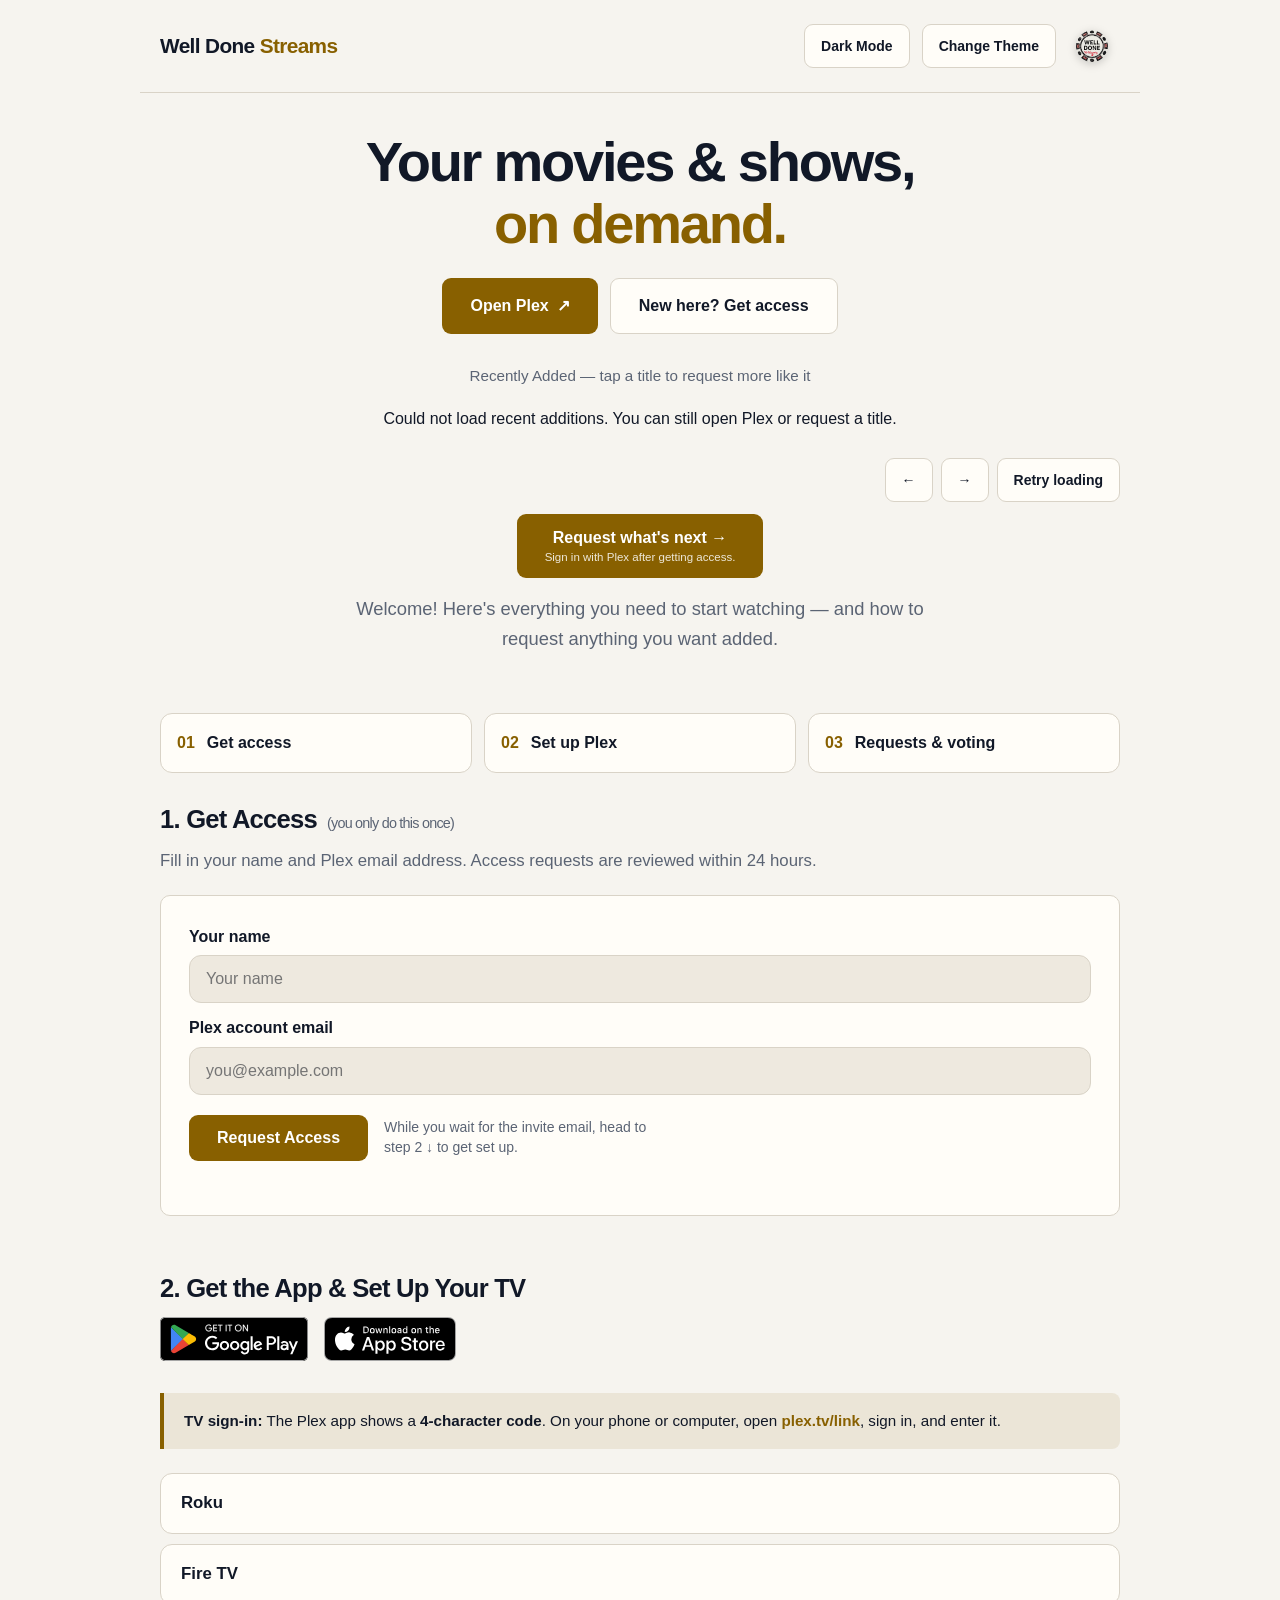
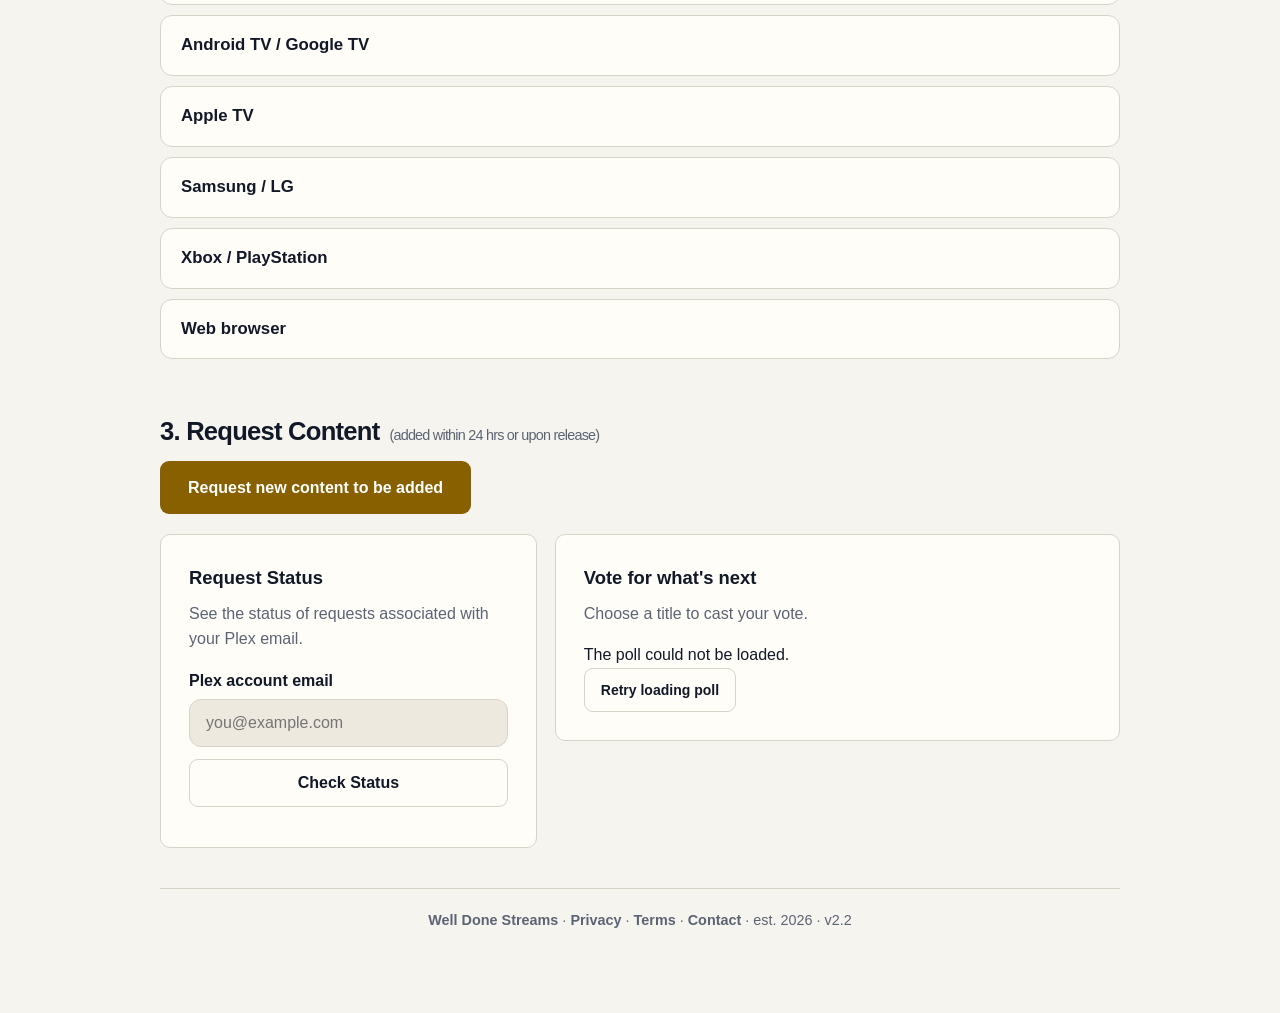
==== commit 425a0627: "Use neutral site copy and support contact" ====
--- a/index.html
+++ b/index.html
@@ -12,6 +12,7 @@
   <meta property="og:url" content="https://welldonestreams.com/" />
   <meta property="og:image" content="https://welldonestreams.com/og-card.png" />
   <meta name="twitter:card" content="summary_large_image" />
+  <script type="application/ld+json">{"@context":"https://schema.org","@type":"WebSite","name":"Well Done Streams","url":"https://welldonestreams.com/","description":"Get access to Well Done Streams, set up Plex on your device, and request movies and shows."}</script>
   <link rel="icon" type="image/svg+xml" href="/favicon.svg" />
   <link rel="icon" type="image/png" sizes="32x32" href="/favicon-32.png" />
   <link rel="apple-touch-icon" sizes="180x180" href="/apple-touch-icon.png" />
@@ -150,10 +151,16 @@
     .poll-results .mine .p-pct { bottom:30px; }
 
     footer { margin-top:40px; padding-top:20px; border-top:1px solid var(--border); }
+    .mobile-cta { display:none; position:fixed; z-index:20; left:12px; right:12px; bottom:max(12px,env(safe-area-inset-bottom)); align-items:center; justify-content:center; min-height:48px; padding:10px 18px; border-radius:10px; background:var(--accent); color:var(--accent-text-on); font-weight:750; text-decoration:none; box-shadow:0 4px 20px rgba(0,0,0,.2); }
+    .mobile-cta:focus-visible { outline:3px solid var(--text); outline-offset:3px; }
 
     @media (max-width:700px) {
+      .mobile-cta { display:flex; }
+      .wrap { padding-bottom:90px; }
       .hero { padding-top:32px; margin-bottom:10px; }
-      .hero h1 { font-size:2.35rem; }
+      .hero h1 { font-size:clamp(1.9rem,8vw,2.35rem); }
+      .scroll-label,.hero p { overflow-wrap:anywhere; }
+      .shelf-controls { flex-wrap:wrap; }
       .casino-link img { width:84px; height:84px; }
       .topbar { padding-top:16px; }
       .card,.widget-card { padding:22px; }
@@ -196,7 +203,7 @@
 
     <section id="stage1">
       <h2>1. Get Access <small style="font-weight:500;color:var(--text-dim);font-size:.9rem">(you only do this once)</small></h2>
-      <p>Fill in your name and Plex email address. I will add you to the server within 24 hours.</p>
+      <p>Fill in your name and Plex email address. Access requests are reviewed within 24 hours.</p>
       <div class="card"><form id="accessForm"><label for="name">Your name</label><input type="text" id="name" name="name" autocomplete="name" maxlength="100" placeholder="Your name" required><label for="email">Plex account email</label><input type="email" id="email" name="email" autocomplete="email" maxlength="254" placeholder="you@example.com" required><div class="s1-actions"><button class="btn" type="submit">Request Access</button><span class="s1-hint">While you wait for the invite email, head to step 2 &darr; to get set up.</span></div><div class="form-msg" id="formMsg" role="status" aria-live="polite"></div></form></div>
     </section>
 
@@ -226,6 +233,7 @@
 
     <footer><p style="text-align:center;color:var(--text-dim);font-size:.9rem;font-weight:500"><a href="/admin.html" style="color:inherit" title="Admin">Well Done Streams</a> &middot; <a href="/privacy.html" style="color:inherit">Privacy</a> &middot; <a href="/terms.html" style="color:inherit">Terms</a> &middot; <a href="mailto:support@welldonestreams.com" style="color:inherit">Contact</a> &middot; est. 2026 &middot; v2.2</p></footer>
   </main>
+  <a class="mobile-cta" href="#stage1">Get access to Well Done Streams</a>
 
 <script>
   const IS_PREVIEW = ['localhost','127.0.0.1','[::1]'].includes(location.hostname) || new URLSearchParams(location.search).get('preview') === '1';
